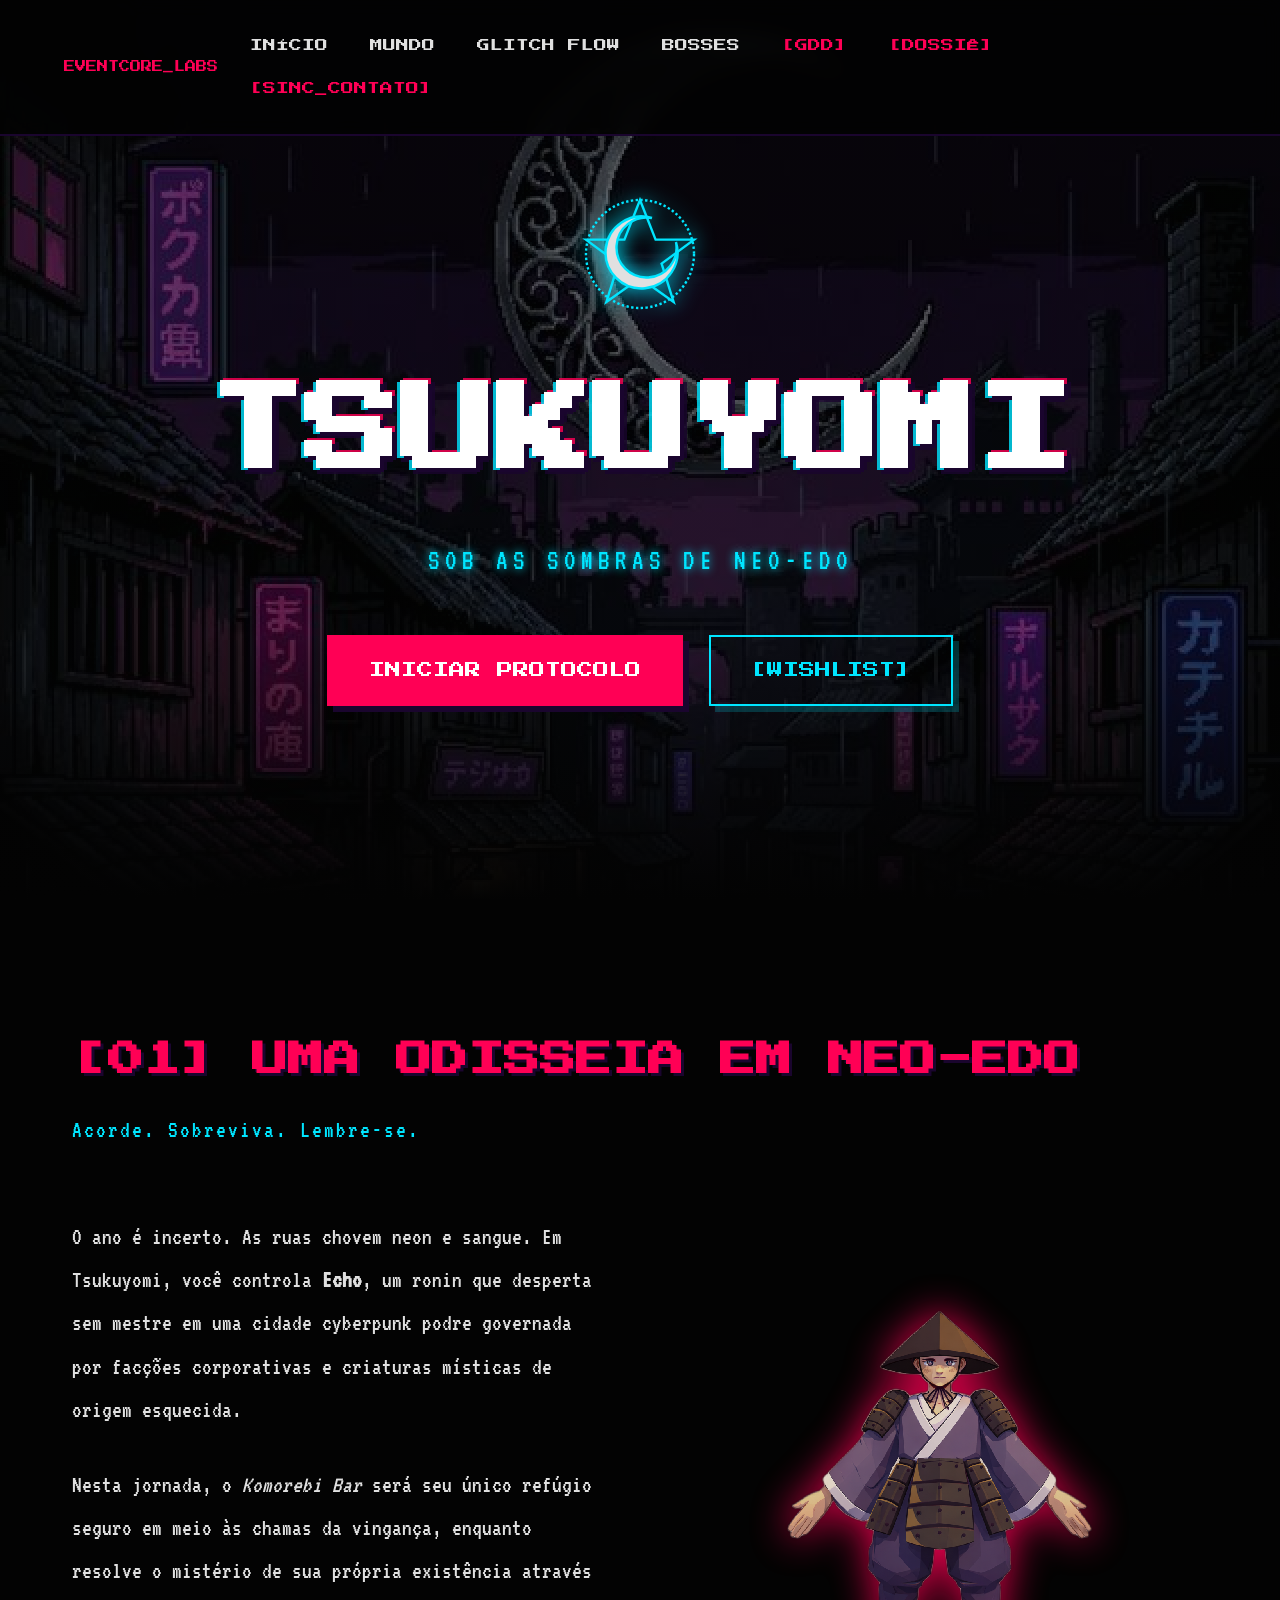
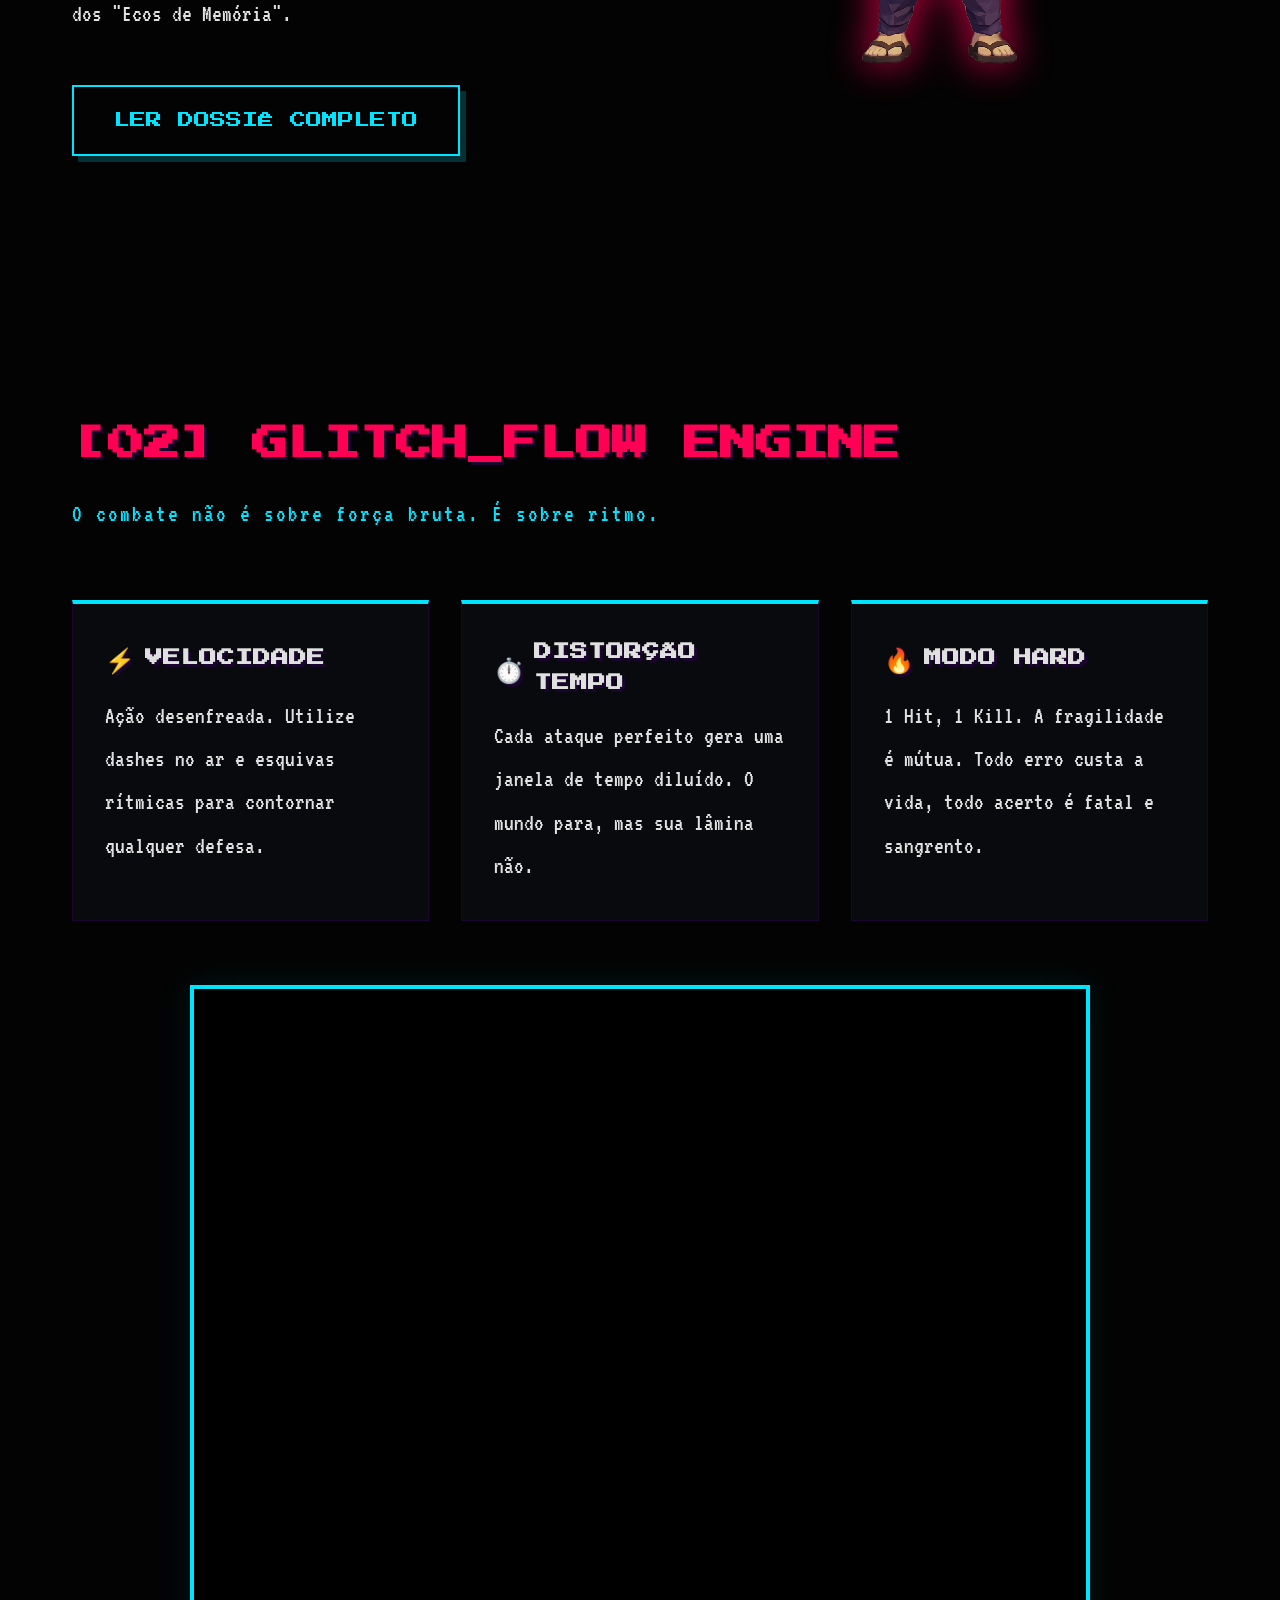
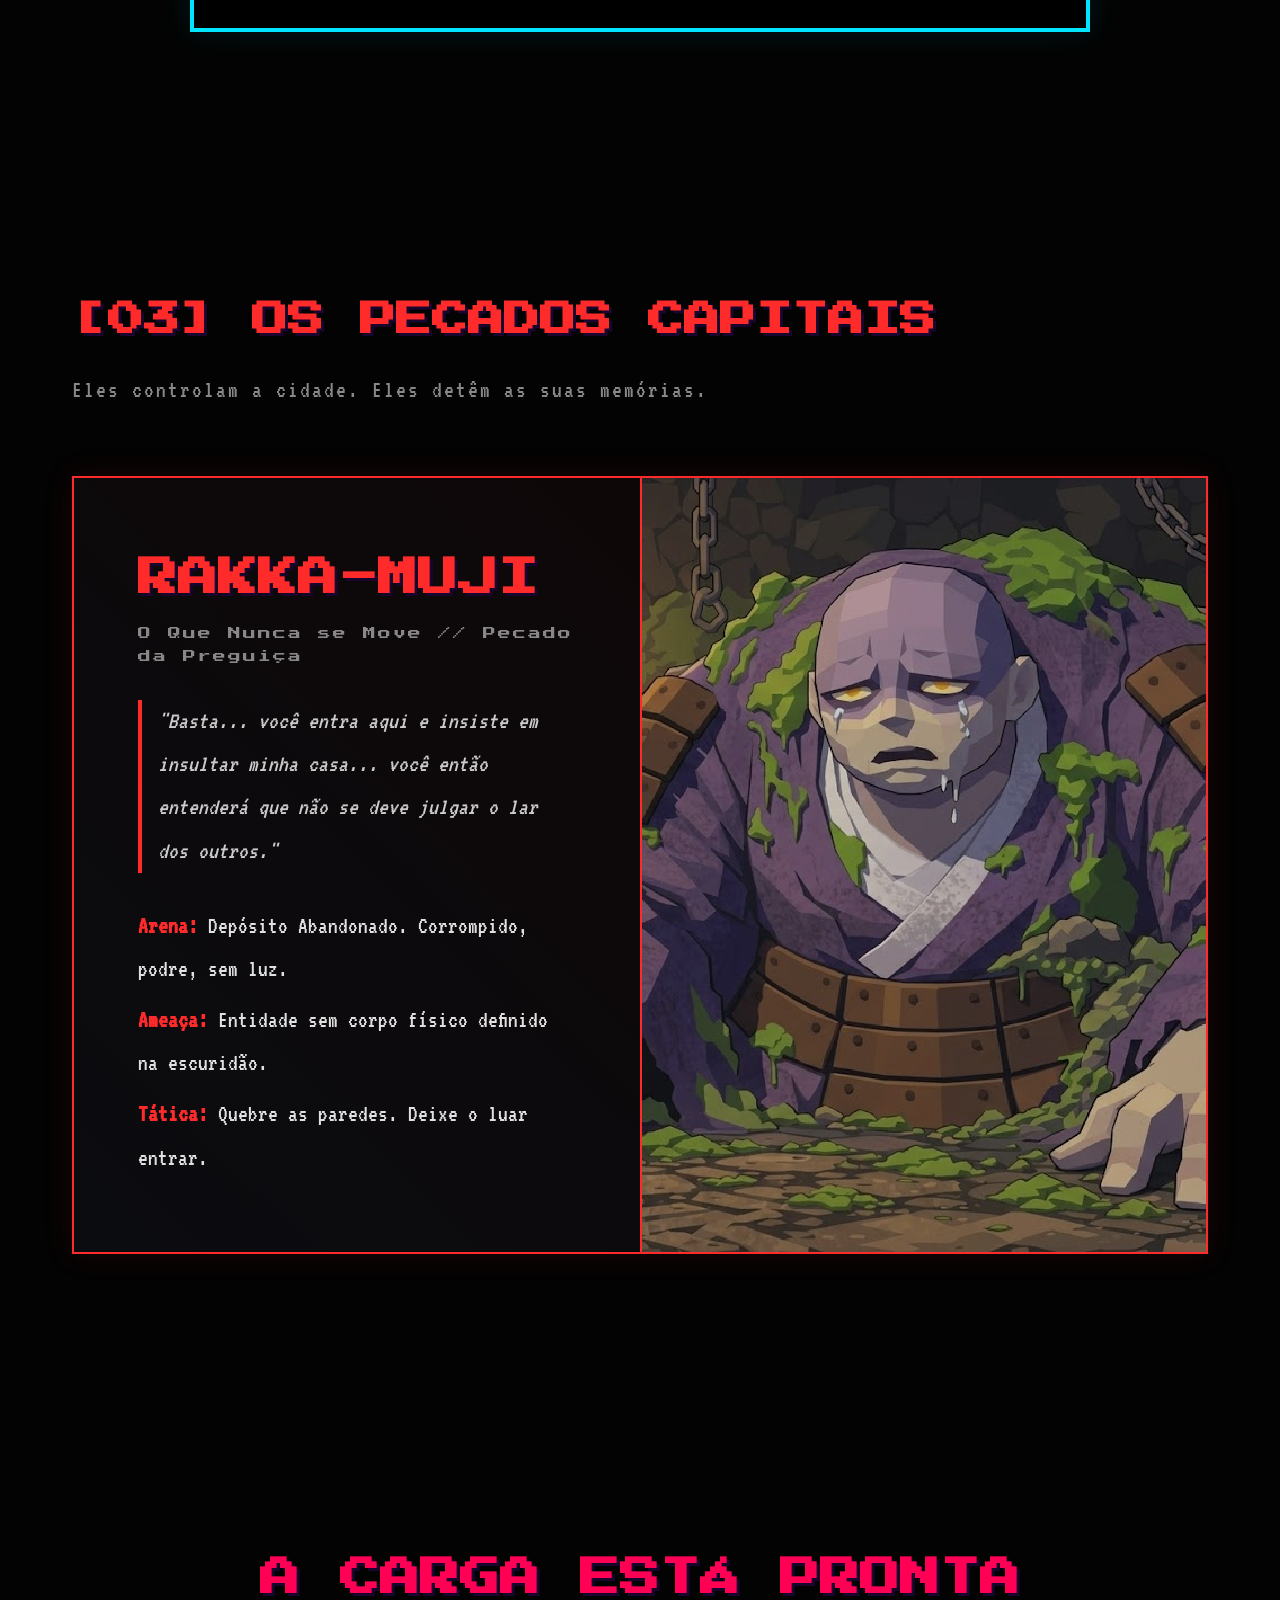
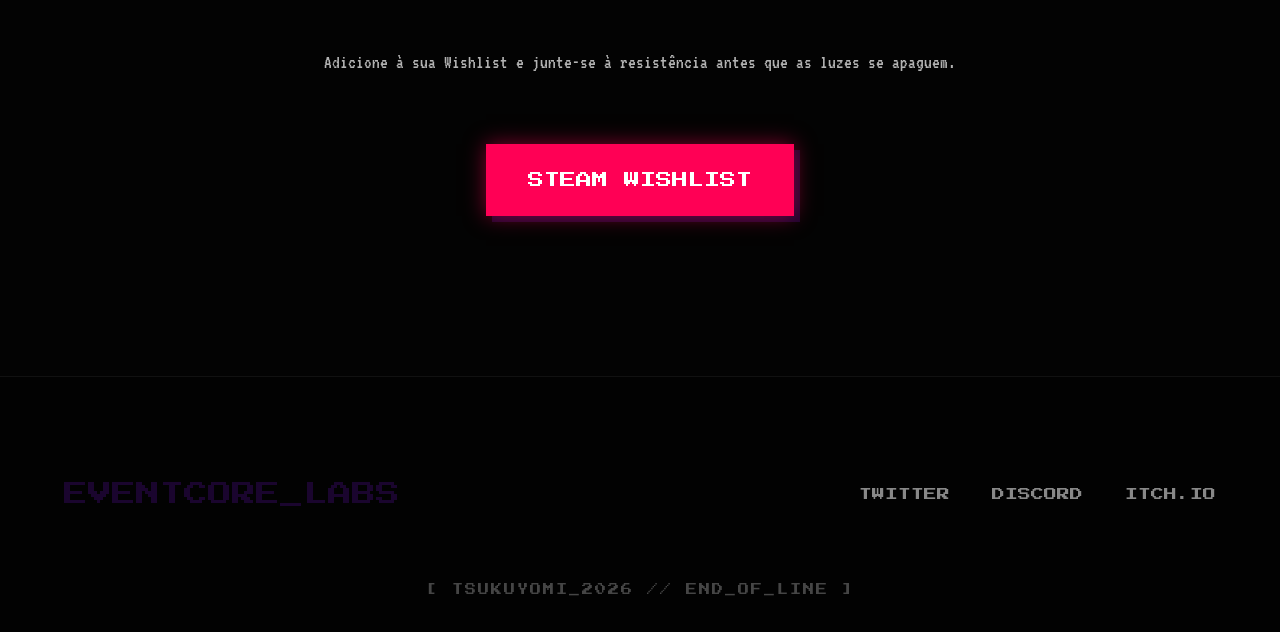
==== index.html @ acd5f926 "Add files via upload" ====
<!DOCTYPE html>
<html lang="pt-br">

<head>
    <meta charset="UTF-8">
    <meta name="viewport" content="width=device-width, initial-scale=1.0">
    <title>TSUKUYOMI // EVENTCORE</title>
    <link rel="stylesheet" href="style.css">
    <meta name="description"
        content="Tsukuyomi: Um jogo cyberpunk de ritmo acelerado ambientado em Neo-Edo. Desvende os mistérios sob o luar sangrento.">
</head>

<body class="fade-in">
    <nav class="main-nav">
        <div class="logo-small"
            style="font-family: var(--font-heading); font-size: 0.7rem; color: var(--neon-magenta);">EVENTCORE_LABS
        </div>
        <div class="nav-links">
            <a href="#hero">INÍCIO</a>
            <a href="#mundo">MUNDO</a>
            <a href="#glitch-flow">GLITCH FLOW</a>
            <a href="#pecados">BOSSES</a>
            <a href="gdd.html" class="nav-external">[GDD]</a>
            <a href="about.html" class="nav-external">[DOSSIÊ]</a>
            <a href="contact.html" class="nav-external">[SINC_CONTATO]</a>
        </div>
    </nav>

    <main id="hero" class="hero-full split-hero">
        <div class="hero-content window-entry">
            <!-- Eventcore Logo -->
            <svg class="eventcore-logo" viewBox="0 0 100 100" style="margin: 0 auto 2rem auto; display: block;">
                <circle cx="50" cy="50" r="45" stroke-dasharray="2" />
                <path d="M50 5 L63 38 L95 38 L68 58 L78 90 L50 70 L22 90 L32 58 L5 38 L37 38 Z" />
                <path d="M60 20 A 30 30 0 1 0 80 40 A 25 25 0 1 1 60 20" fill="currentColor" />
            </svg>
            <h1 class="glitch-text" data-text="TSUKUYOMI" style="margin-top: 0;">TSUKUYOMI</h1>
            <p class="subtitle">SOB AS SOMBRAS DE NEO-EDO</p>
            <div class="cta-group">
                <a href="#mundo" class="pixel-btn">INICIAR PROTOCOLO</a>
                <a href="#" class="pixel-btn btn-outline" style="margin-left: 1rem;">[WISHLIST]</a>
            </div>
        </div>
    </main>

    <section id="mundo" class="container">
        <div class="section-header window-entry">
            <h2>[01] UMA ODISSEIA EM NEO-EDO</h2>
            <p class="section-desc">Acorde. Sobreviva. Lembre-se.</p>
        </div>
        <div class="lore-grid">
            <div class="lore-text window-entry">
                <p>O ano é incerto. As ruas chovem neon e sangue. Em Tsukuyomi, você controla <strong>Echo</strong>, um
                    ronin que desperta sem mestre em uma cidade cyberpunk podre governada por facções corporativas e
                    criaturas místicas de origem esquecida.</p>
                <p>Nesta jornada, o <em>Komorebi Bar</em> será seu único refúgio seguro em meio às chamas da vingança,
                    enquanto resolve o mistério de sua própria existência através dos "Ecos de Memória".</p>
                <a href="about.html" class="pixel-btn btn-outline" style="margin-top: 1rem;">LER DOSSIÊ COMPLETO</a>
            </div>
            <div class="lore-image window-entry">
                <img src="lowpoly_ver_nobg.png" alt="Echo Lowpoly"
                    style="width:100%; max-width: 400px; filter: drop-shadow(0 0 20px var(--neon-magenta)); opacity: 0.9; display:block; margin: 0 auto;">
            </div>
        </div>
    </section>

    <section id="glitch-flow" class="container">
        <div class="section-header window-entry">
            <h2>[02] GLITCH_FLOW ENGINE</h2>
            <p class="section-desc">O combate não é sobre força bruta. É sobre ritmo.</p>
        </div>
        <div class="mechanics-grid window-entry">
            <div class="mechanic-card">
                <h3><span class="icon">⚡</span> VELOCIDADE</h3>
                <p>Ação desenfreada. Utilize dashes no ar e esquivas rítmicas para contornar qualquer defesa.</p>
            </div>
            <div class="mechanic-card">
                <h3><span class="icon">⏱️</span> DISTORÇÃO TEMPO</h3>
                <p>Cada ataque perfeito gera uma janela de tempo diluído. O mundo para, mas sua lâmina não.</p>
            </div>
            <div class="mechanic-card">
                <h3><span class="icon">🔥</span> MODO HARD</h3>
                <p>1 Hit, 1 Kill. A fragilidade é mútua. Todo erro custa a vida, todo acerto é fatal e sangrento.</p>
            </div>
        </div>
        <div class="gameplay-gif-container window-entry" style="margin: 4rem auto 0 auto; position: relative; width: 100%; max-width: 900px; padding-bottom: 56.25%; border: 4px solid var(--neon-cyan); box-shadow: 0 0 30px rgba(0,229,255,0.1); background: #000; overflow: hidden;">
            <iframe style="position: absolute; top: 0; left: 0; width: 100%; height: 100%; border: 0;" src="https://drive.google.com/file/d/1O7IidIsjLpWux1xCohPgjknWZYt8tnD_/preview" title="Tsukuyomi Gameplay" allow="accelerometer; autoplay; clipboard-write; encrypted-media; gyroscope; picture-in-picture; web-share" allowfullscreen></iframe>
        </div>
    </section>

    <section id="pecados" class="container">
        <div class="section-header window-entry">
            <h2 style="color: var(--blood-red);">[03] OS PECADOS CAPITAIS</h2>
            <p class="section-desc" style="color: var(--text-muted);">Eles controlam a cidade. Eles detêm as suas
                memórias.</p>
        </div>

        <div class="boss-showcase window-entry">
            <div class="boss-info">
                <h3 class="boss-title">RAKKA-MUJI</h3>
                <span class="boss-sin">O Que Nunca se Move // Pecado da Preguiça</span>
                <p class="boss-lore">"Basta... você entra aqui e insiste em insultar minha casa... você então entenderá
                    que não se deve julgar o lar dos outros."</p>
                <ul class="boss-stats">
                    <li><strong>Arena:</strong> Depósito Abandonado. Corrompido, podre, sem luz.</li>
                    <li><strong>Ameaça:</strong> Entidade sem corpo físico definido na escuridão.</li>
                    <li><strong>Tática:</strong> Quebre as paredes. Deixe o luar entrar.</li>
                </ul>
            </div>
            <div class="boss-art"
                style="border-left: 2px solid var(--blood-red); overflow: hidden; display: flex; align-items: center; background: #000;">
                <img src="boss-art.jpg" alt="Rakka-Muji Boss"
                    style="width: 100%; height: 100%; object-fit: cover; opacity: 0.85; transition: all 0.5s ease;"
                    onmouseover="this.style.opacity=1; this.style.transform='scale(1.05)';"
                    onmouseout="this.style.opacity=0.85; this.style.transform='scale(1)';">
            </div>
        </div>
    </section>

    <section class="container" style="text-align: center; padding: 10rem 0;">
        <h2 class="window-entry" style="font-size: 2.5rem; margin-bottom: 2rem;">A CARGA ESTÁ PRONTA</h2>
        <p class="window-entry" style="margin-bottom: 4rem; opacity: 0.8; font-size: 1.2rem;">Adicione à sua Wishlist e
            junte-se à resistência antes que as luzes se apaguem.</p>
        <a href="#" class="pixel-btn window-entry cta-glow">STEAM WISHLIST</a>
    </section>

    <footer class="cyber-footer">
        <div class="footer-grid">
            <div class="footer-logo">EVENTCORE_LABS</div>
            <div class="footer-links">
                <a href="#">TWITTER</a>
                <a href="#">DISCORD</a>
                <a href="#">ITCH.IO</a>
            </div>
        </div>
        <div class="footer-bottom">
            [ TSUKUYOMI_2026 // END_OF_LINE ]
        </div>
    </footer>

    <script src="script.js"></script>
</body>

</html>
---- style.css ----
@import url('https://fonts.googleapis.com/css2?family=Press+Start+2P&family=VT323&display=swap');

:root {
    --bg-black: #030303;
    --bg-obsidian: #0b0c10;
    --bg-panel: rgba(11, 12, 16, 0.85);

    --neon-magenta: #ff0055;
    --neon-cyan: #00e5ff;
    --deep-purple: #1a052e;
    --blood-red: #ff2a2a;
    --text-white: #e0e0e0;
    --text-muted: #888888;

    --section-padding: 8rem;
    --grid-gap: 2rem;

    --font-heading: 'Press Start 2P', cursive;
    --font-body: 'VT323', monospace;
}

* {
    margin: 0;
    padding: 0;
    box-sizing: border-box;
    image-rendering: pixelated;
    /* Keeps the pixel aesthetic */
}

body {
    background-color: var(--bg-black);
    color: var(--text-white);
    font-family: var(--font-body);
    font-size: 1.5rem;
    overflow-x: hidden;
    line-height: 1.8;
    position: relative;
    width: 100%;
    min-height: 100vh;
}

/* CRT Overlay completely removed by user request */

/* Custom Scrollbar */
::-webkit-scrollbar {
    width: 10px;
}

::-webkit-scrollbar-track {
    background: var(--bg-black);
}

::-webkit-scrollbar-thumb {
    background: var(--deep-purple);
    border: 1px solid var(--neon-magenta);
}

::-webkit-scrollbar-thumb:hover {
    background: var(--neon-magenta);
}

/* Page Transition Animation */
.fade-in {
    animation: fadeIn 0.8s ease-out;
}

@keyframes fadeIn {
    from {
        opacity: 0;
        transform: translateY(10px);
    }

    to {
        opacity: 1;
        transform: translateY(0);
    }
}

/* Window Style Entry Animation */
.window-entry {
    opacity: 0;
    transform: scale(0.95) translateY(40px);
    transition: all 0.8s cubic-bezier(0.16, 1, 0.3, 1);
    filter: blur(5px);
}

.window-entry.reveal {
    opacity: 1;
    transform: scale(1) translateY(0);
    filter: blur(0);
}

/* Navbar */
.main-nav {
    position: fixed;
    top: 0;
    left: 0;
    right: 0;
    padding: 1.5rem 4rem;
    display: flex;
    justify-content: space-between;
    align-items: center;
    z-index: 10000;
    background: rgba(3, 3, 3, 0.9);
    backdrop-filter: blur(10px);
    border-bottom: 2px solid var(--deep-purple);
}

.nav-links a {
    color: var(--text-white);
    text-decoration: none;
    font-family: var(--font-heading);
    font-size: 0.8rem;
    margin-left: 2rem;
    transition: 0.3s;
}

.nav-links a:hover {
    color: var(--neon-cyan);
    text-shadow: 0 0 10px var(--neon-cyan);
}

.nav-external {
    color: var(--neon-magenta) !important;
}

/* Standardized Container */
.container {
    max-width: 1200px;
    margin: 0 auto;
    padding: var(--section-padding) 2rem;
    overflow: hidden; /* Prevent horizontal scroll on small screens */
}

/* Headings */
h1,
h2,
h3,
h4 {
    font-family: var(--font-heading);
    text-transform: uppercase;
    color: var(--neon-magenta);
    text-shadow: 3px 3px var(--deep-purple);
    word-wrap: break-word;
}

.section-desc {
    color: var(--neon-cyan);
    font-size: 1.5rem;
    margin-top: 1rem;
    margin-bottom: 4rem;
    letter-spacing: 2px;
}

/* Hero Section */
.hero-full {
    height: 100vh;
    width: 100%;
    position: relative;
    display: flex;
    align-items: center;
    justify-content: center;
    background: linear-gradient(to bottom, rgba(3, 3, 3, 0.6) 70%, var(--bg-black)), url('hero_bg_pixel.png') no-repeat center;
    background-size: cover;
}

.split-hero {
    display: grid;
    grid-template-columns: 1fr;
    text-align: center;
}

.glitch-text {
    font-size: clamp(3rem, 8vw, 6rem);
    margin-bottom: 1rem;
    margin-top: 5rem;
    position: relative;
    color: #fff;
    text-shadow: 4px 4px var(--deep-purple);
}

.glitch-text::before,
.glitch-text::after {
    content: attr(data-text);
    position: absolute;
    top: 0;
    left: 0;
    width: 100%;
    height: 100%;
    opacity: 0.8;
}

.glitch-text::before {
    color: var(--neon-cyan);
    z-index: -1;
    transform: translate(-3px, 2px);
    animation: glitch-anim-1 2s infinite linear alternate-reverse;
}

.glitch-text::after {
    color: var(--neon-magenta);
    z-index: -2;
    transform: translate(3px, -2px);
    animation: glitch-anim-2 3s infinite linear alternate-reverse;
}

@keyframes glitch-anim-1 {
    0% {
        clip-path: inset(20% 0 80% 0);
    }

    20% {
        clip-path: inset(60% 0 10% 0);
    }

    40% {
        clip-path: inset(40% 0 50% 0);
    }

    60% {
        clip-path: inset(80% 0 5% 0);
    }

    80% {
        clip-path: inset(10% 0 70% 0);
    }

    100% {
        clip-path: inset(30% 0 20% 0);
    }
}

@keyframes glitch-anim-2 {
    0% {
        clip-path: inset(10% 0 60% 0);
    }

    20% {
        clip-path: inset(30% 0 20% 0);
    }

    40% {
        clip-path: inset(70% 0 10% 0);
    }

    60% {
        clip-path: inset(20% 0 50% 0);
    }

    80% {
        clip-path: inset(50% 0 30% 0);
    }

    100% {
        clip-path: inset(5% 0 80% 0);
    }
}

.subtitle {
    font-size: 1.8rem;
    color: var(--neon-cyan);
    margin-bottom: 3rem;
    letter-spacing: 5px;
    text-shadow: 0 0 10px var(--neon-cyan);
}

/* Custom Eventcore Logo (SVG styling) */
.eventcore-logo {
    width: 120px;
    height: 120px;
    fill: none;
    stroke: var(--neon-cyan);
    stroke-width: 2;
    filter: drop-shadow(0 0 10px var(--neon-cyan));
}

/* Buttons */
.pixel-btn {
    display: inline-block;
    padding: 1.2rem 2.5rem;
    background: var(--neon-magenta);
    color: #fff;
    font-family: var(--font-heading);
    font-size: 1rem;
    border: 2px solid var(--neon-magenta);
    cursor: pointer;
    text-decoration: none;
    box-shadow: 6px 6px 0 var(--deep-purple);
    transition: 0.2s;
    position: relative;
    z-index: 2000;
}

.pixel-btn:hover {
    background: var(--neon-cyan);
    border-color: var(--neon-cyan);
    color: #000;
    transform: translate(3px, 3px);
    box-shadow: 3px 3px 0 var(--neon-magenta);
}

.btn-outline {
    background: transparent;
    color: var(--neon-cyan);
    border: 2px solid var(--neon-cyan);
    box-shadow: 6px 6px 0 rgba(0, 229, 255, 0.2);
}

.btn-outline:hover {
    background: var(--neon-cyan);
    color: #000;
}

.cta-glow {
    box-shadow: 0 0 20px rgba(255, 0, 85, 0.5), 6px 6px 0 var(--deep-purple);
}

/* Grid Layouts - Index */
.lore-grid {
    display: grid;
    grid-template-columns: 1fr 1fr;
    gap: 4rem;
    align-items: center;
}

.lore-text p {
    margin-bottom: 2rem;
    font-size: 1.5rem;
    color: var(--text-white);
}

.placeholder-art {
    background: var(--bg-obsidian);
    border: 1px dashed var(--neon-magenta);
    font-family: var(--font-heading);
    font-size: 0.8rem;
    color: var(--neon-magenta);
    display: flex;
    align-items: center;
    justify-content: center;
    text-align: center;
    padding: 2rem;
}

.mechanics-grid {
    display: grid;
    grid-template-columns: repeat(3, 1fr);
    gap: 2rem;
}

.mechanic-card {
    background: var(--bg-panel);
    border: 1px solid var(--deep-purple);
    padding: 2rem;
    border-top: 4px solid var(--neon-cyan);
    transition: 0.3s;
}

.mechanic-card:hover {
    border-top-color: var(--neon-magenta);
    background: rgba(255, 0, 85, 0.05);
    transform: translateY(-10px);
}

.mechanic-card h3 {
    font-size: 1.1rem;
    color: var(--text-white);
    margin-bottom: 1rem;
    display: flex;
    align-items: center;
    gap: 10px;
}

.mechanic-card .icon {
    font-size: 1.5rem;
}

/* Boss Custom Layout */
.boss-showcase {
    display: grid;
    grid-template-columns: 1fr 1fr;
    background: linear-gradient(45deg, var(--bg-obsidian), #0f0505);
    border: 2px solid var(--blood-red);
    box-shadow: 0 0 30px rgba(255, 42, 42, 0.1);
}

.boss-info {
    padding: 4rem;
}

.boss-title {
    color: var(--blood-red);
    font-size: 2.5rem;
    margin-bottom: 0.5rem;
}

.boss-sin {
    display: block;
    font-family: var(--font-heading);
    font-size: 0.8rem;
    color: var(--text-muted);
    margin-bottom: 2rem;
    letter-spacing: 2px;
}

.boss-lore {
    font-style: italic;
    color: #ccc;
    border-left: 4px solid var(--blood-red);
    padding-left: 1rem;
    margin-bottom: 2rem;
}

.boss-stats {
    list-style: none;
}

.boss-stats li {
    margin-bottom: 0.5rem;
}

.boss-stats strong {
    color: var(--blood-red);
}

/* Presentation Cards (from old about.html) */
.grid-cards {
    display: grid;
    grid-template-columns: repeat(2, 1fr);
    gap: 3rem;
    margin-top: 4rem;
}

.pixel-card {
    background: rgba(26, 5, 46, 0.3);
    border: 2px solid var(--deep-purple);
    padding: 3rem;
    transition: 0.3s;
    position: relative;
}

.pixel-card h3 {
    font-size: 1.2rem;
    margin-bottom: 2rem;
    color: var(--neon-magenta);
}

.pixel-card:hover {
    border-color: var(--neon-cyan);
    transform: scale(1.02);
    box-shadow: inset 0 0 20px rgba(0, 229, 255, 0.1);
}

.pixel-card::before {
    content: "■";
    position: absolute;
    top: 5px;
    left: 10px;
    font-size: 0.8rem;
    color: var(--neon-cyan);
}

/* Creator Blocks (Contact) */
.creator-block-grid {
    display: grid;
    grid-template-columns: repeat(auto-fit, minmax(400px, 1fr));
    gap: 3rem;
}

.creator-block {
    display: grid;
    grid-template-columns: 140px 1fr;
    gap: 2rem;
    background: var(--bg-panel);
    border: 1px solid var(--deep-purple);
    border-left: 4px solid var(--neon-magenta);
    padding: 2rem;
    transition: 0.3s;
}

.creator-block:hover {
    border-color: var(--neon-cyan);
    background: rgba(0, 229, 255, 0.05);
}

.photo-placeholder {
    aspect-ratio: 3/4;
    background: #000;
    border: 1px solid var(--text-muted);
    display: flex;
    align-items: center;
    justify-content: center;
    font-size: 0.7rem;
    color: var(--text-muted);
    font-family: var(--font-heading);
}

.creator-info h3 {
    font-size: 0.9rem;
    color: var(--text-white);
    margin-bottom: 1.5rem;
}

.info-field {
    margin-bottom: 0.8rem;
    border-bottom: 1px solid rgba(255, 255, 255, 0.1);
    padding-bottom: 0.3rem;
}

.info-label {
    font-family: var(--font-heading);
    font-size: 0.55rem;
    color: var(--neon-cyan);
    display: block;
    margin-bottom: 0.2rem;
}

.info-value {
    font-size: 1.2rem;
    color: #ccc;
}

/* Footer */
.cyber-footer {
    padding: 6rem 4rem 2rem 4rem;
    background: #020202;
    border-top: 1px solid #111;
}

.footer-grid {
    display: flex;
    justify-content: space-between;
    align-items: center;
    margin-bottom: 4rem;
}

.footer-logo {
    font-family: var(--font-heading);
    font-size: 1.5rem;
    color: var(--deep-purple);
}

.footer-links a {
    color: var(--text-muted);
    font-family: var(--font-heading);
    font-size: 0.8rem;
    text-decoration: none;
    margin-left: 2rem;
    transition: 0.3s;
}

.footer-links a:hover {
    color: var(--neon-magenta);
}

.footer-bottom {
    text-align: center;
    font-family: var(--font-heading);
    font-size: 0.7rem;
    color: var(--text-muted);
    opacity: 0.5;
    letter-spacing: 2px;
}

/* Responsive */
@media (max-width: 1100px) {
    .container { padding: 6rem 2rem; }
    .lore-grid { gap: 2rem; }
}

@media (max-width: 900px) {
    :root {
        --section-padding: 4rem;
    }

    body { font-size: 1.2rem; }

    .main-nav {
        padding: 1rem 2rem;
        flex-direction: column;
        gap: 1rem;
        position: relative;
    }

    .nav-links {
        display: flex;
        flex-wrap: wrap;
        justify-content: center;
        gap: 0.5rem;
    }

    .nav-links a {
        margin: 0 0.5rem;
        font-size: 0.7rem;
    }

    .hero-full {
        height: auto;
        min-height: 80vh;
        padding: 6rem 1rem;
    }

    .glitch-text {
        font-size: 3rem;
        margin-top: 2rem;
    }

    .lore-grid,
    .mechanics-grid,
    .grid-cards,
    .creator-block-grid {
        grid-template-columns: 1fr;
    }

    .boss-showcase {
        grid-template-columns: 1fr;
    }

    .boss-art {
        border-left: none;
        border-top: 2px solid var(--blood-red);
        min-height: 300px;
        order: -1;
    }

    .boss-info {
        padding: 2rem;
    }

    .creator-block {
        grid-template-columns: 1fr;
        text-align: center;
    }

    .photo-placeholder {
        width: 120px;
        margin: 0 auto;
    }

    .footer-grid {
        flex-direction: column;
        gap: 2rem;
        text-align: center;
    }

    .footer-links a {
        margin: 0 1rem;
    }
}

@media (max-width: 600px) {
    .glitch-text {
        font-size: 2.2rem;
    }

    .subtitle {
        font-size: 1.2rem;
        letter-spacing: 2px;
    }

    .pixel-btn {
        width: 100%;
        margin-left: 0 !important;
        margin-bottom: 1rem;
        text-align: center;
    }

    .main-nav {
        padding: 1rem;
    }

    .nav-links a {
        width: 45%;
        text-align: center;
        padding: 0.5rem;
        border: 1px solid var(--deep-purple);
    }

    /* GDD page adjustments */
    section.container div.window-entry {
        padding: 2rem 1rem !important;
    }

    img[alt="QR Code GDD"] {
        width: 100% !important;
        max-width: 200px;
        height: auto !important;
    }
}
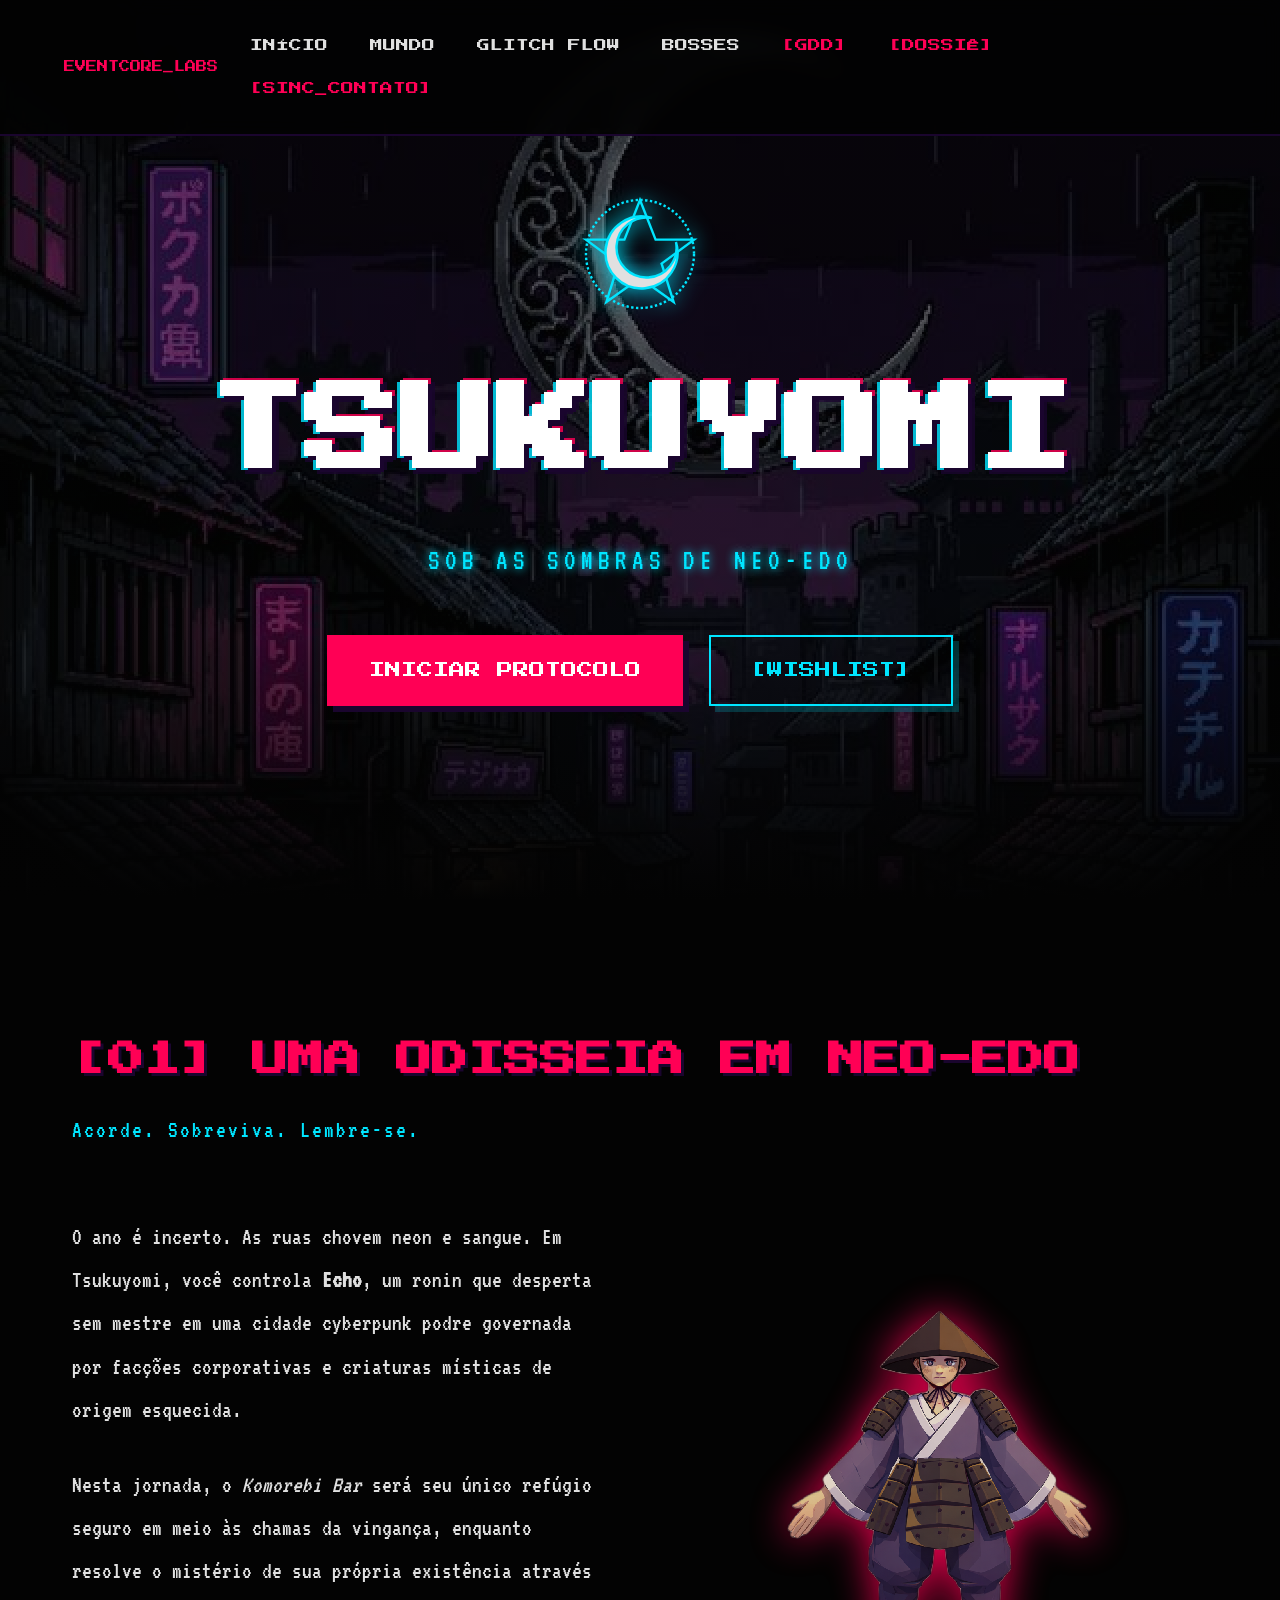
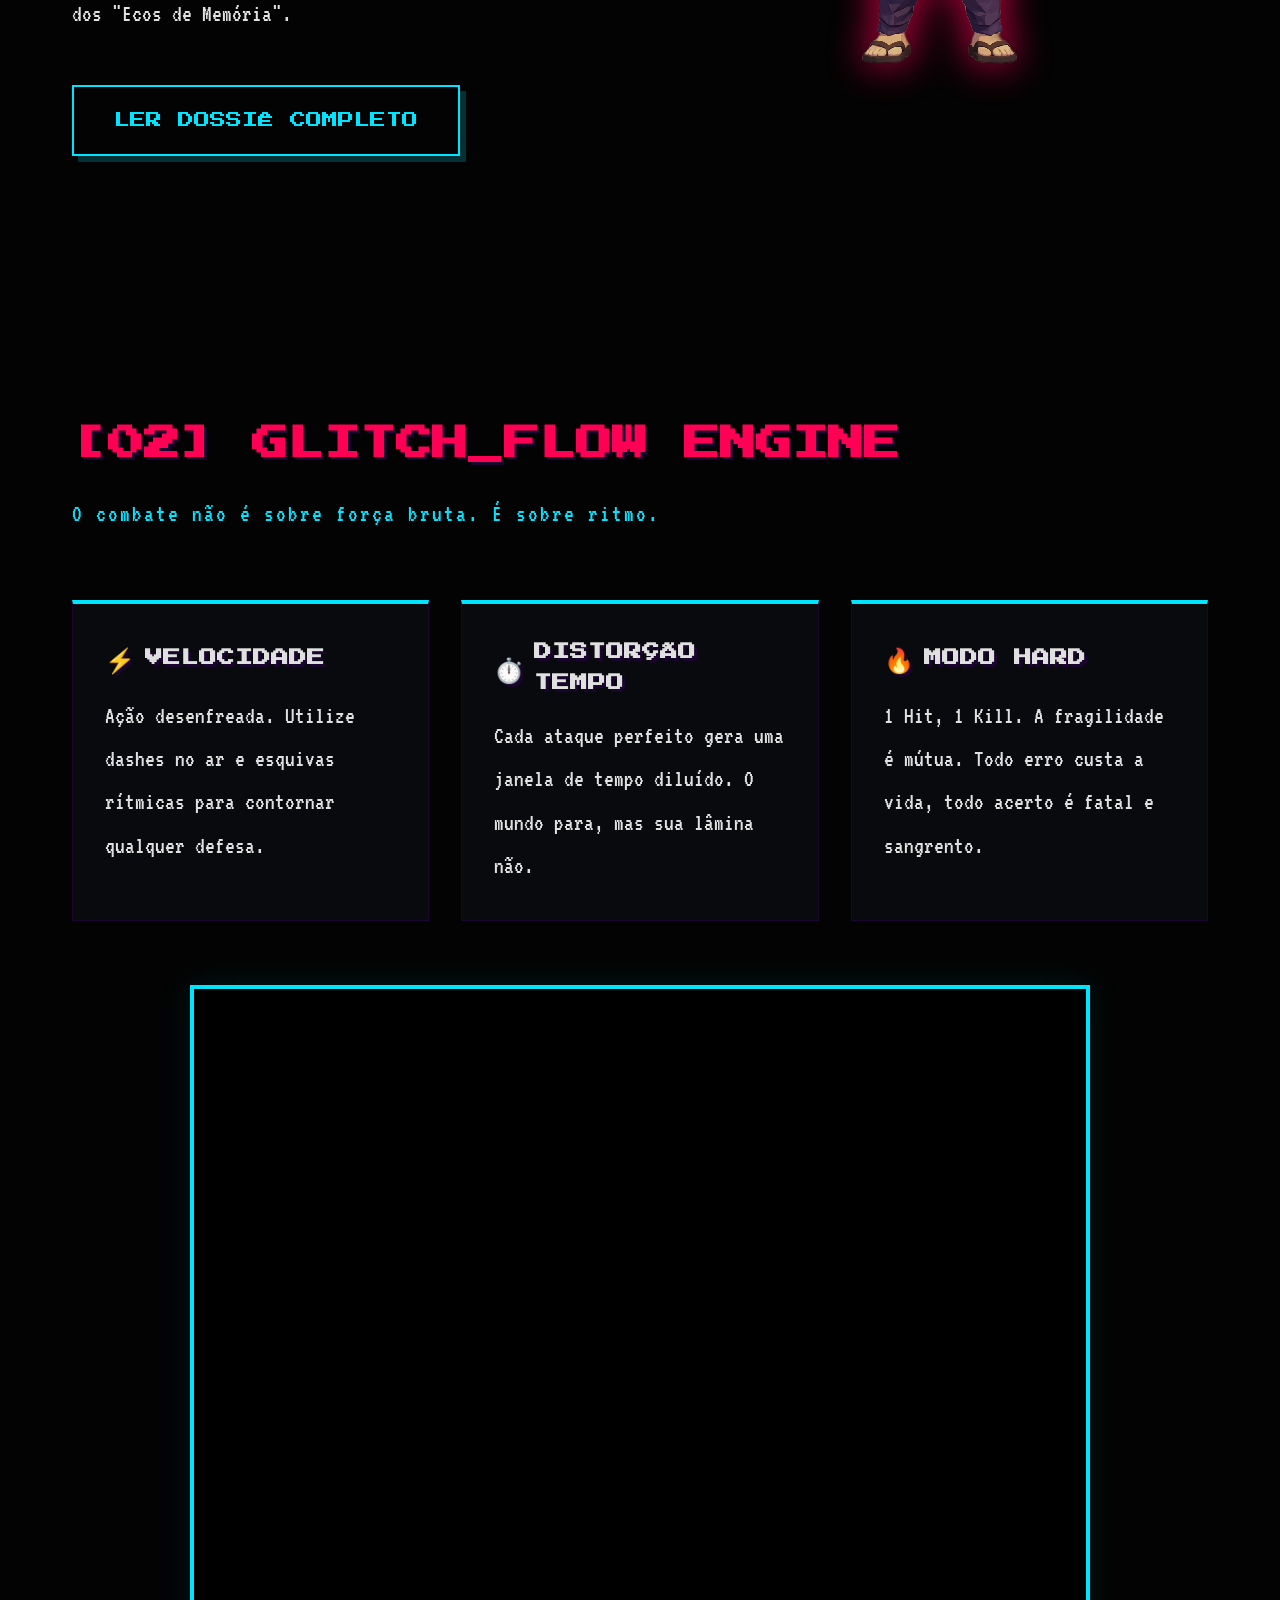
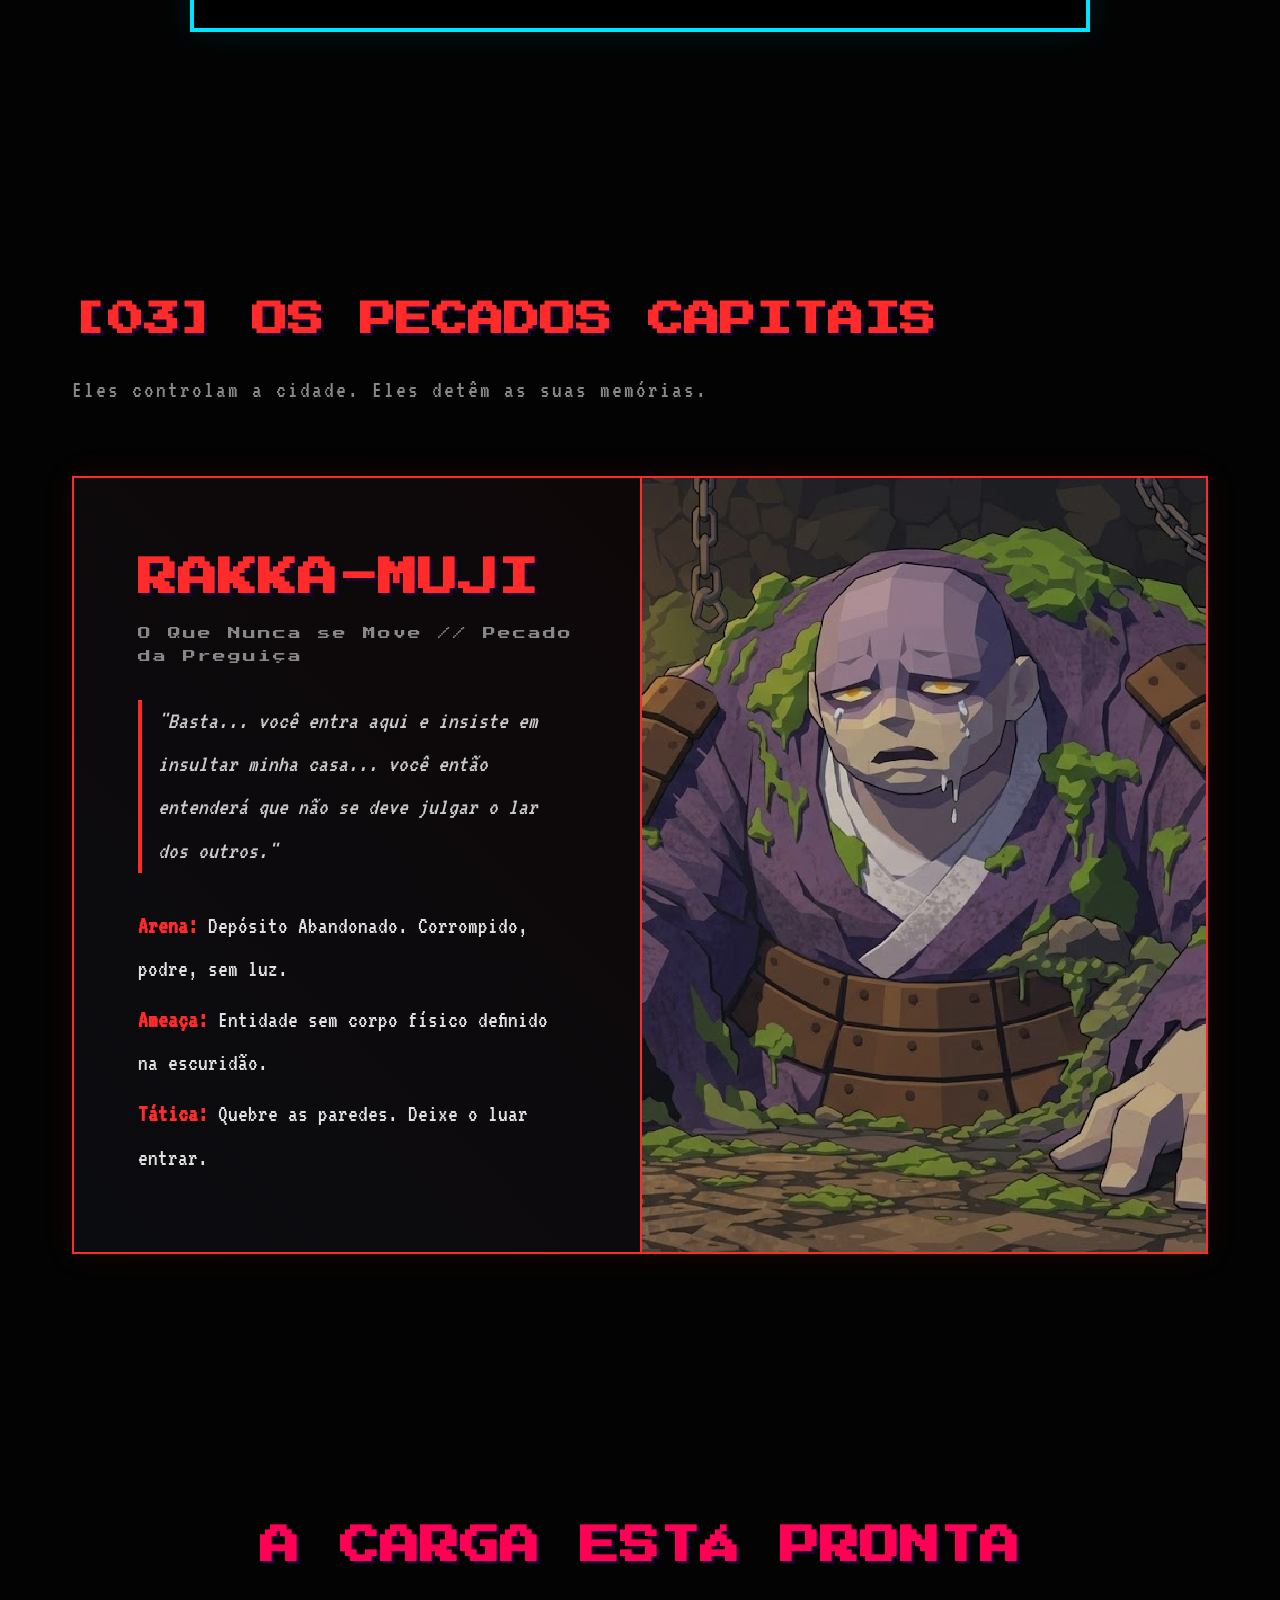
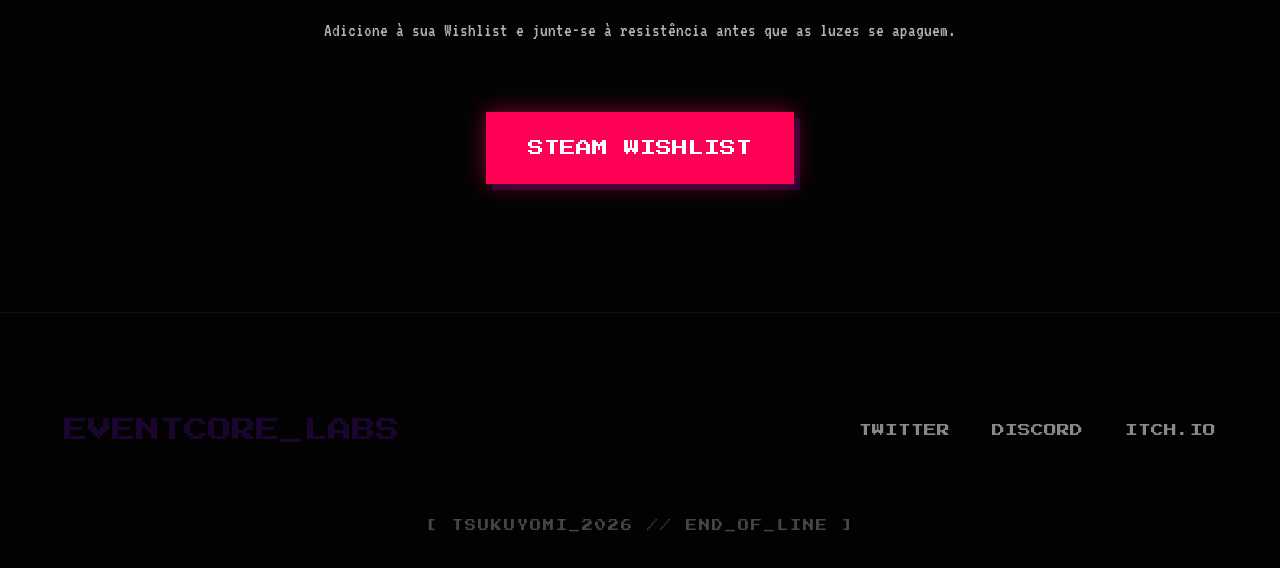
==== commit 037ee167: "Add files via upload" ====
--- a/index.html
+++ b/index.html
@@ -117,9 +117,9 @@
         </div>
     </section>
 
-    <section class="container" style="text-align: center; padding: 10rem 0;">
-        <h2 class="window-entry" style="font-size: 2.5rem; margin-bottom: 2rem;">A CARGA ESTÁ PRONTA</h2>
-        <p class="window-entry" style="margin-bottom: 4rem; opacity: 0.8; font-size: 1.2rem;">Adicione à sua Wishlist e
+    <section class="container" style="text-align: center;">
+        <h2 class="window-entry" style="font-size: clamp(1.8rem, 6vw, 2.5rem); margin-bottom: 2rem;">A CARGA ESTÁ PRONTA</h2>
+        <p class="window-entry" style="margin-bottom: 4rem; opacity: 0.8; font-size: clamp(1rem, 3vw, 1.2rem);">Adicione à sua Wishlist e
             junte-se à resistência antes que as luzes se apaguem.</p>
         <a href="#" class="pixel-btn window-entry cta-glow">STEAM WISHLIST</a>
     </section>
--- a/style.css
+++ b/style.css
@@ -129,10 +129,8 @@
     max-width: 1200px;
     margin: 0 auto;
     padding: var(--section-padding) 2rem;
-    overflow: hidden; /* Prevent horizontal scroll on small screens */
-}
-
-/* Headings */
+}
+
 h1,
 h2,
 h3,
@@ -142,11 +140,12 @@
     color: var(--neon-magenta);
     text-shadow: 3px 3px var(--deep-purple);
     word-wrap: break-word;
+    overflow-wrap: break-word;
 }
 
 .section-desc {
     color: var(--neon-cyan);
-    font-size: 1.5rem;
+    font-size: clamp(1rem, 4vw, 1.5rem);
     margin-top: 1rem;
     margin-bottom: 4rem;
     letter-spacing: 2px;
@@ -578,8 +577,9 @@
     .main-nav {
         padding: 1rem 2rem;
         flex-direction: column;
-        gap: 1rem;
-        position: relative;
+        gap: 0.5rem;
+        position: fixed; /* Keep it fixed */
+        background: rgba(3, 3, 3, 0.95);
     }
 
     .nav-links {
@@ -587,22 +587,23 @@
         flex-wrap: wrap;
         justify-content: center;
         gap: 0.5rem;
+        width: 100%;
     }
 
     .nav-links a {
-        margin: 0 0.5rem;
-        font-size: 0.7rem;
+        margin: 0.2rem 0.5rem;
+        font-size: 0.65rem;
     }
 
     .hero-full {
         height: auto;
-        min-height: 80vh;
-        padding: 6rem 1rem;
+        min-height: 100vh;
+        padding: 8rem 1rem 4rem 1rem;
     }
 
     .glitch-text {
-        font-size: 3rem;
-        margin-top: 2rem;
+        font-size: clamp(2.5rem, 10vw, 4rem);
+        margin-top: 1rem;
     }
 
     .lore-grid,
@@ -619,22 +620,23 @@
     .boss-art {
         border-left: none;
         border-top: 2px solid var(--blood-red);
-        min-height: 300px;
+        min-height: 250px;
         order: -1;
     }
 
     .boss-info {
-        padding: 2rem;
+        padding: 2rem 1.5rem;
     }
 
     .creator-block {
         grid-template-columns: 1fr;
         text-align: center;
+        padding: 1.5rem;
     }
 
     .photo-placeholder {
-        width: 120px;
-        margin: 0 auto;
+        width: 100px;
+        margin: 0 auto 1rem auto;
     }
 
     .footer-grid {
@@ -644,17 +646,21 @@
     }
 
     .footer-links a {
-        margin: 0 1rem;
+        margin: 0 0.5rem;
     }
 }
 
 @media (max-width: 600px) {
+    :root {
+        --section-padding: 3rem;
+    }
+
     .glitch-text {
-        font-size: 2.2rem;
+        font-size: clamp(2rem, 12vw, 3rem);
     }
 
     .subtitle {
-        font-size: 1.2rem;
+        font-size: 1rem;
         letter-spacing: 2px;
     }
 
@@ -663,17 +669,28 @@
         margin-left: 0 !important;
         margin-bottom: 1rem;
         text-align: center;
+        padding: 1rem;
     }
 
     .main-nav {
-        padding: 1rem;
+        padding: 0.5rem;
+    }
+
+    .nav-links {
+        gap: 0.2rem;
     }
 
     .nav-links a {
-        width: 45%;
+        width: calc(50% - 0.4rem);
+        margin: 0.1rem;
         text-align: center;
-        padding: 0.5rem;
+        padding: 0.4rem 0.2rem;
         border: 1px solid var(--deep-purple);
+        font-size: 0.55rem;
+    }
+
+    .container {
+        padding: var(--section-padding) 1.5rem;
     }
 
     /* GDD page adjustments */
@@ -683,7 +700,7 @@
 
     img[alt="QR Code GDD"] {
         width: 100% !important;
-        max-width: 200px;
+        max-width: 180px;
         height: auto !important;
     }
 }
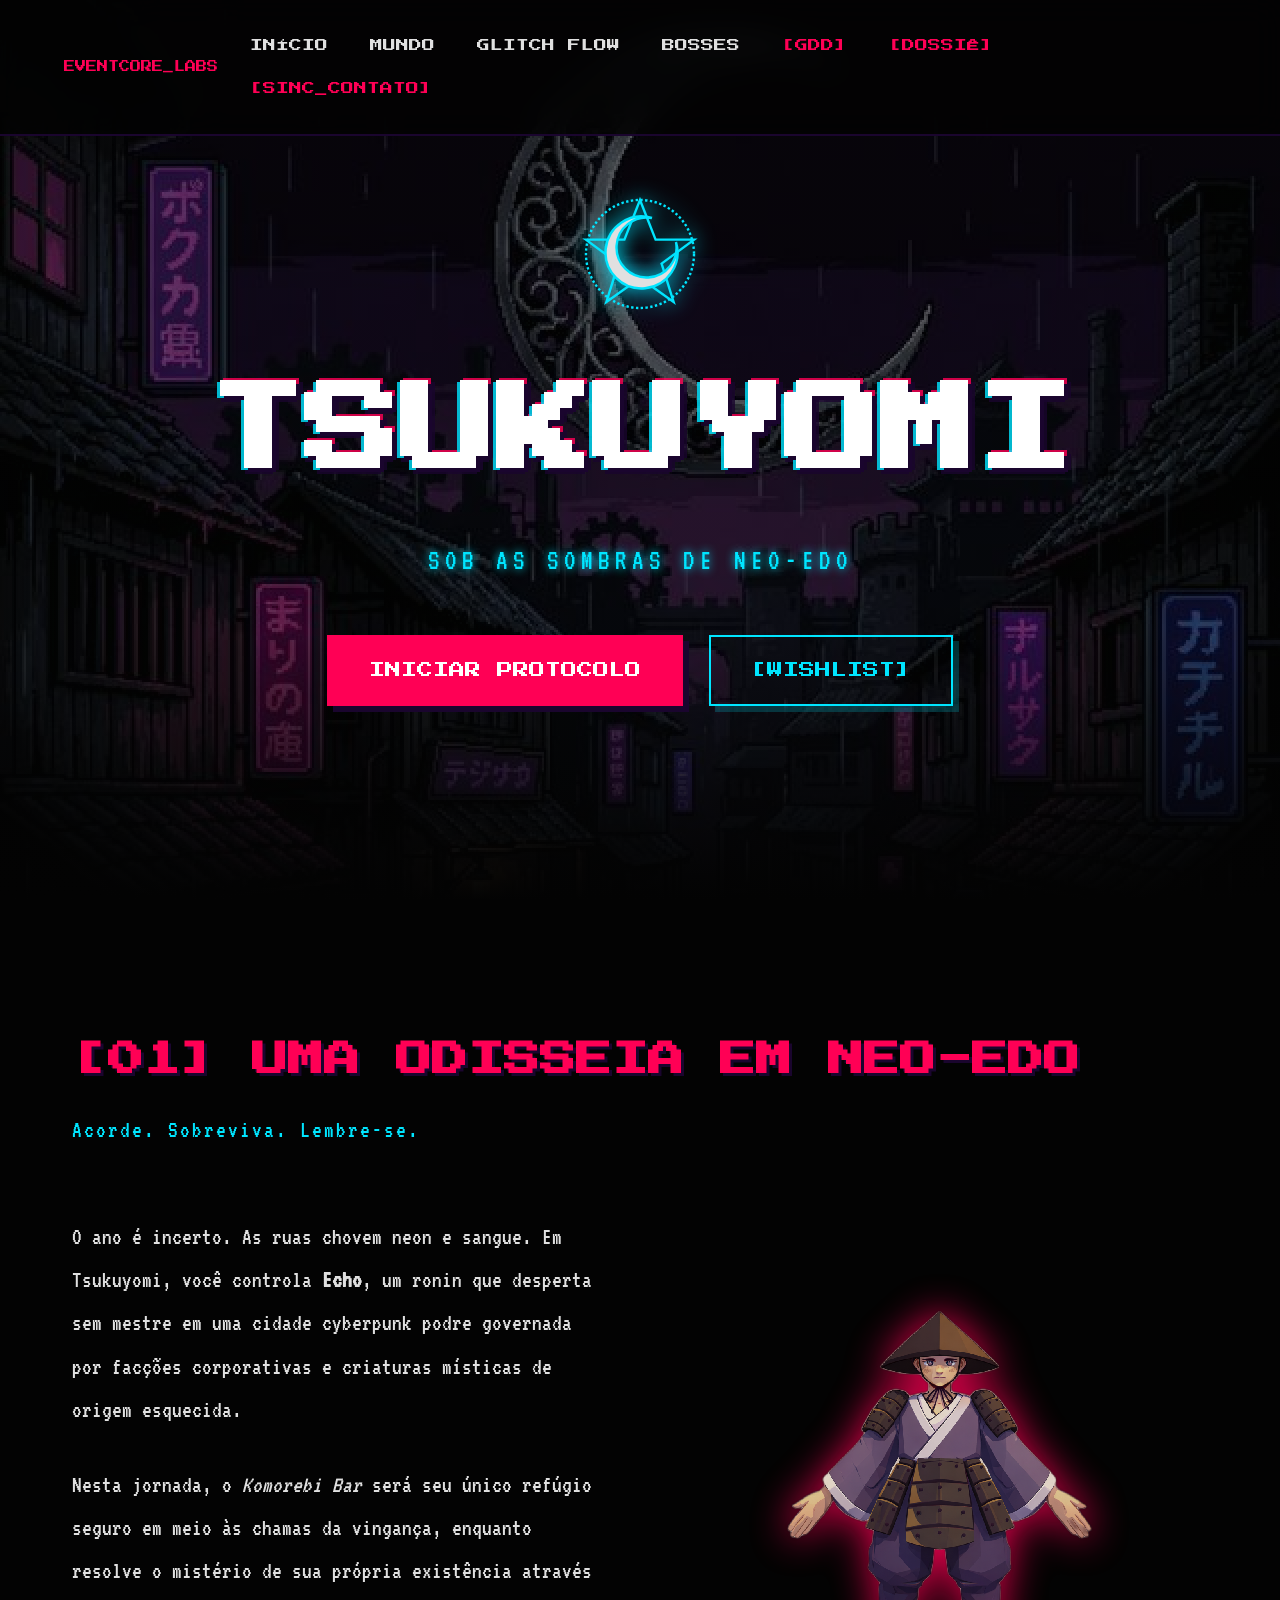
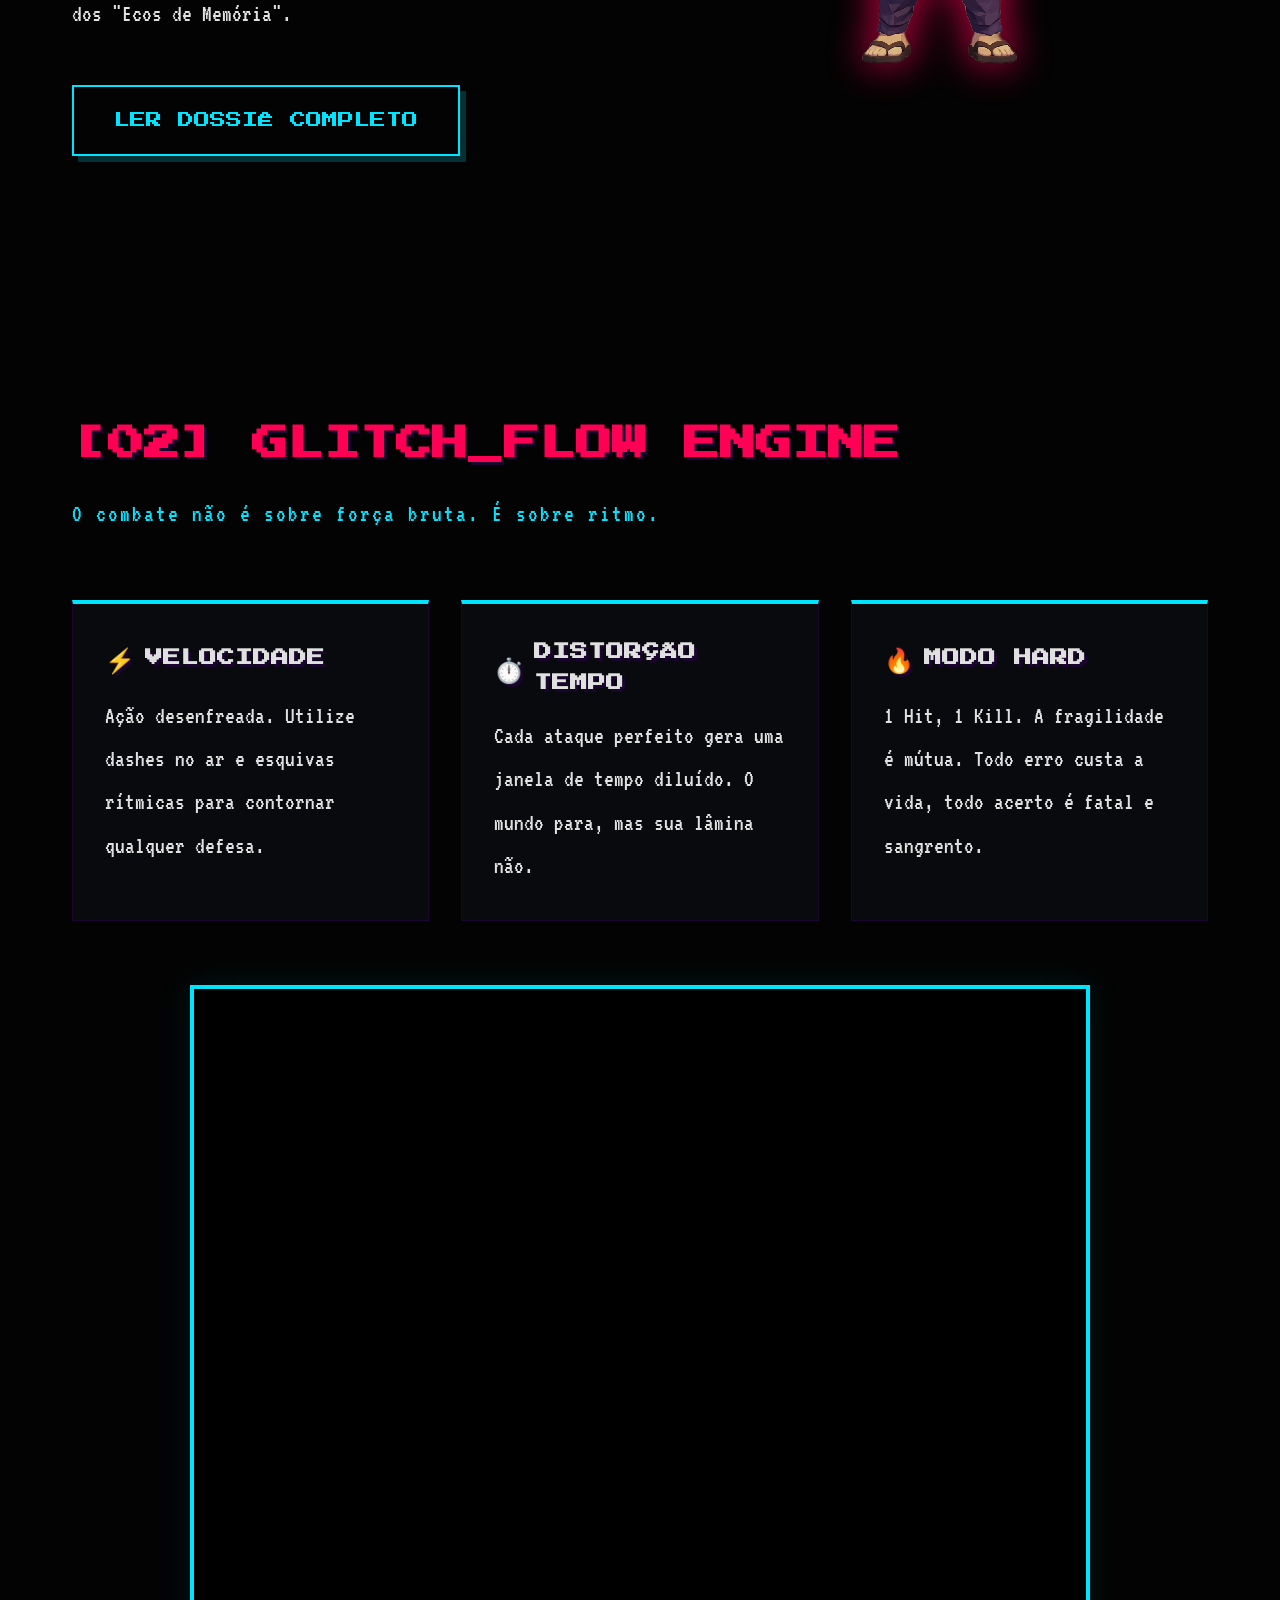
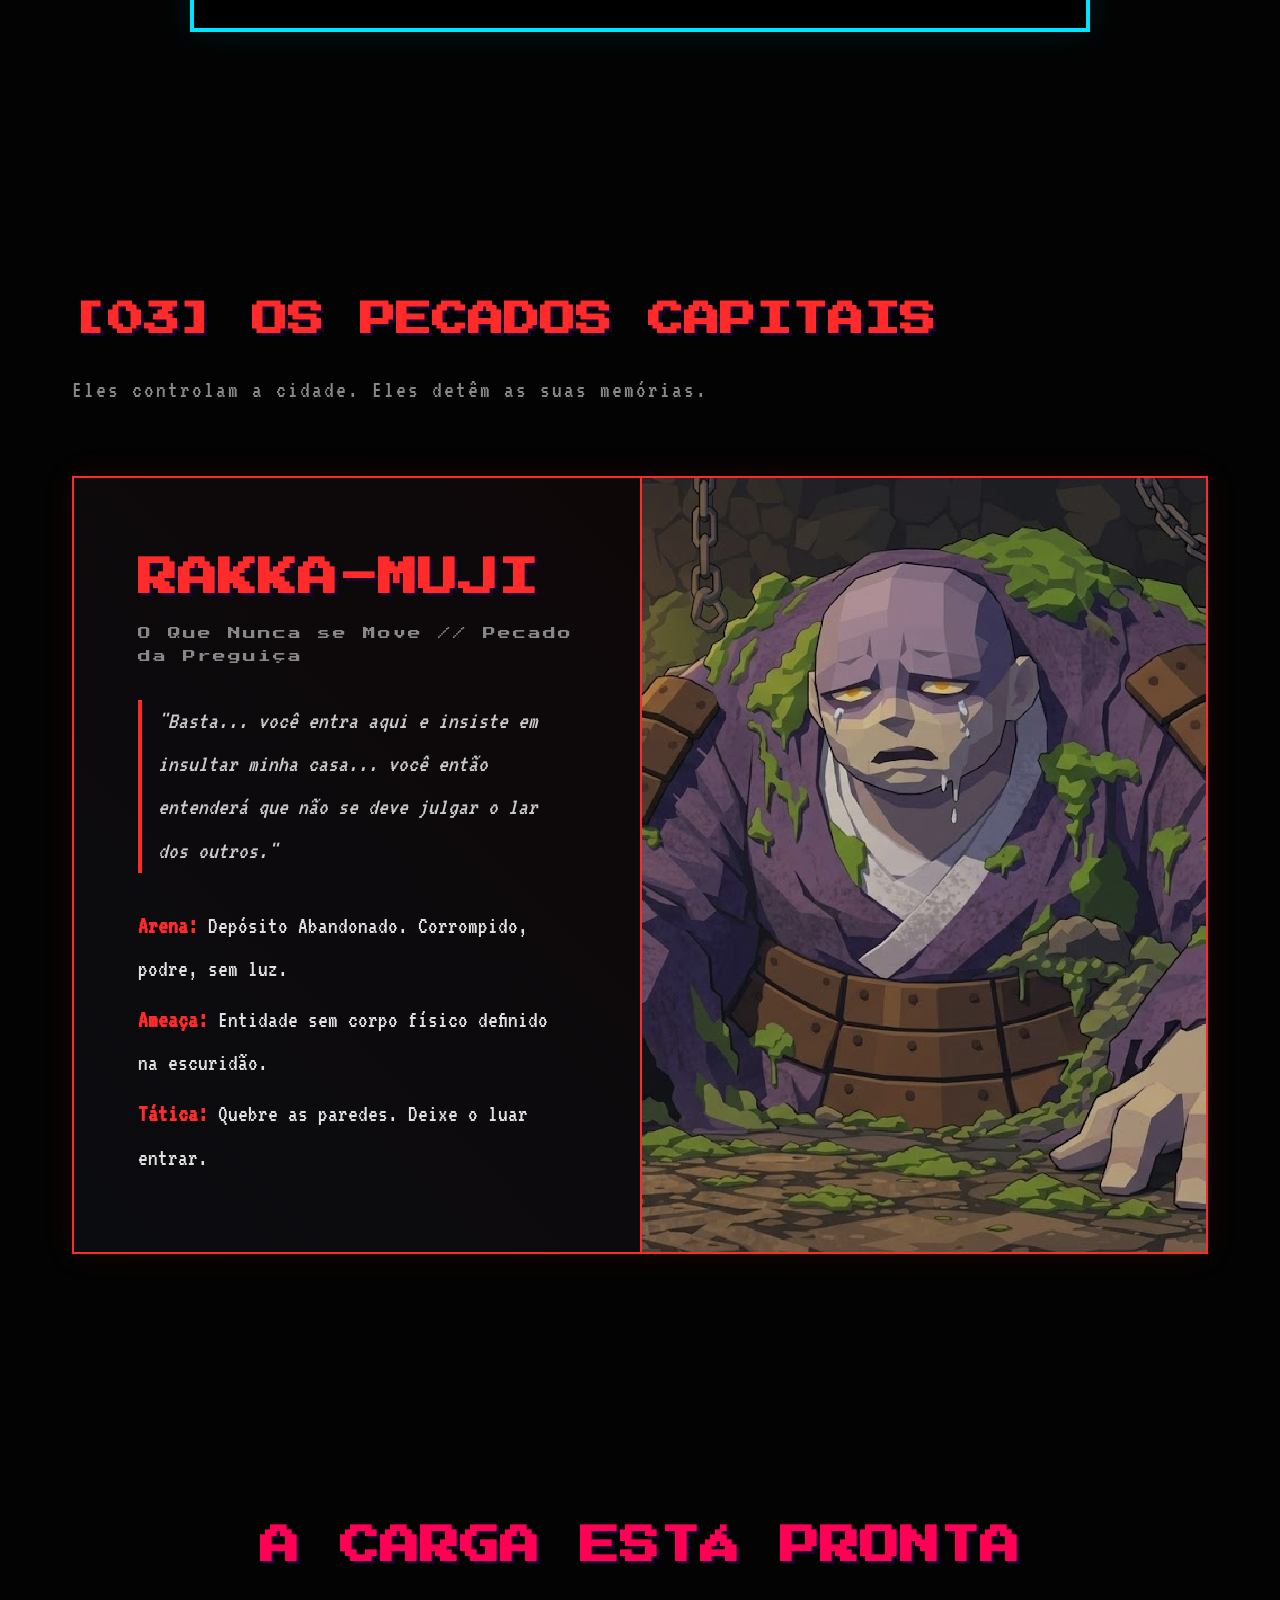
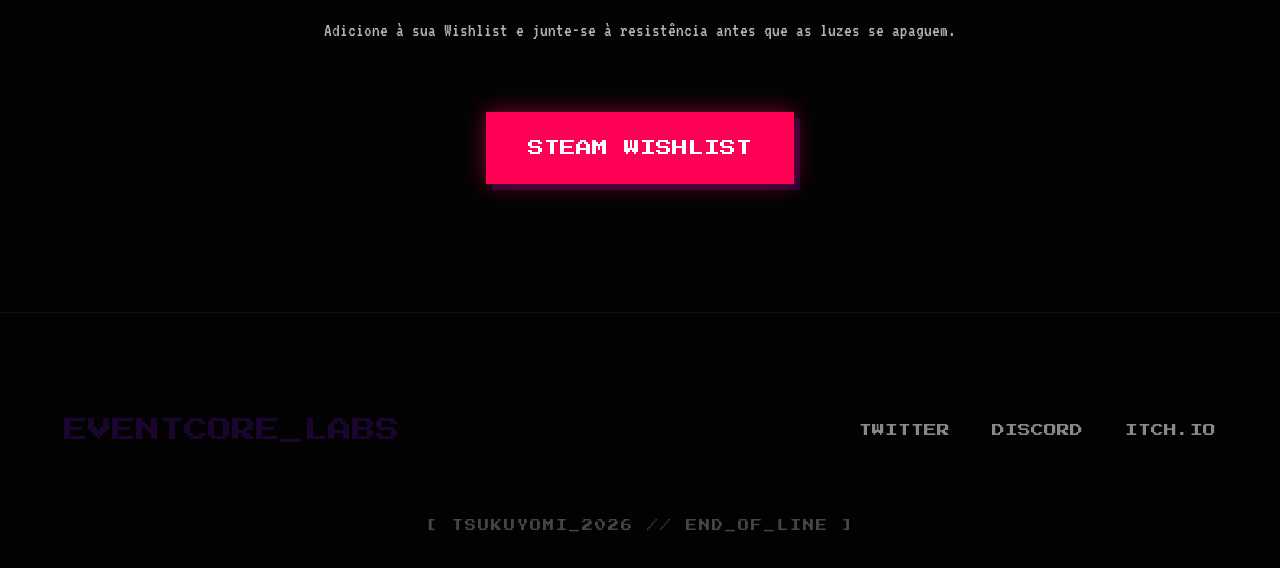
==== commit 80a8839e: "Add files via upload" ====
--- a/index.html
+++ b/index.html
@@ -15,6 +15,14 @@
         <div class="logo-small"
             style="font-family: var(--font-heading); font-size: 0.7rem; color: var(--neon-magenta);">EVENTCORE_LABS
         </div>
+        
+        <input type="checkbox" id="menu-toggle" class="menu-toggle">
+        <label for="menu-toggle" class="hamburger">
+            <span></span>
+            <span></span>
+            <span></span>
+        </label>
+
         <div class="nav-links">
             <a href="#hero">INÍCIO</a>
             <a href="#mundo">MUNDO</a>
--- a/style.css
+++ b/style.css
@@ -101,9 +101,29 @@
     justify-content: space-between;
     align-items: center;
     z-index: 10000;
-    background: rgba(3, 3, 3, 0.9);
-    backdrop-filter: blur(10px);
+    background: rgba(3, 3, 3, 0.85);
+    backdrop-filter: blur(15px);
     border-bottom: 2px solid var(--deep-purple);
+    transition: 0.3s ease;
+}
+
+.menu-toggle {
+    display: none;
+}
+
+.hamburger {
+    display: none;
+    cursor: pointer;
+    z-index: 10001;
+}
+
+.hamburger span {
+    display: block;
+    width: 25px;
+    height: 2px;
+    margin: 5px;
+    background: var(--neon-magenta);
+    transition: 0.3s;
 }
 
 .nav-links a {
@@ -576,23 +596,50 @@
 
     .main-nav {
         padding: 1rem 2rem;
+        background: rgba(3, 3, 3, 0.95);
+    }
+
+    .hamburger {
+        display: block;
+    }
+
+    .nav-links {
+        position: fixed;
+        top: 0;
+        right: -100%;
+        width: 100%;
+        height: 100vh;
+        background: rgba(3, 3, 3, 0.98);
+        backdrop-filter: blur(20px);
+        display: flex;
         flex-direction: column;
-        gap: 0.5rem;
-        position: fixed; /* Keep it fixed */
-        background: rgba(3, 3, 3, 0.95);
-    }
-
-    .nav-links {
-        display: flex;
-        flex-wrap: wrap;
         justify-content: center;
-        gap: 0.5rem;
+        align-items: center;
+        transition: 0.5s cubic-bezier(0.16, 1, 0.3, 1);
+        z-index: 9999;
+    }
+
+    .menu-toggle:checked ~ .nav-links {
+        right: 0;
+    }
+
+    .menu-toggle:checked ~ .hamburger span:nth-child(1) {
+        transform: rotate(45deg) translate(5px, 5px);
+    }
+
+    .menu-toggle:checked ~ .hamburger span:nth-child(2) {
+        opacity: 0;
+    }
+
+    .menu-toggle:checked ~ .hamburger span:nth-child(3) {
+        transform: rotate(-45deg) translate(5px, -5px);
+    }
+
+    .nav-links a {
+        margin: 1.5rem 0;
+        font-size: 1.2rem;
         width: 100%;
-    }
-
-    .nav-links a {
-        margin: 0.2rem 0.5rem;
-        font-size: 0.65rem;
+        text-align: center;
     }
 
     .hero-full {
@@ -602,7 +649,7 @@
     }
 
     .glitch-text {
-        font-size: clamp(2.5rem, 10vw, 4rem);
+        font-size: clamp(2rem, 12vw, 3.5rem);
         margin-top: 1rem;
     }
 
@@ -656,12 +703,14 @@
     }
 
     .glitch-text {
-        font-size: clamp(2rem, 12vw, 3rem);
+        font-size: clamp(1.8rem, 15vw, 3rem);
+        letter-spacing: -1px;
     }
 
     .subtitle {
-        font-size: 1rem;
+        font-size: 0.9rem;
         letter-spacing: 2px;
+        margin-bottom: 2rem;
     }
 
     .pixel-btn {
@@ -670,23 +719,18 @@
         margin-bottom: 1rem;
         text-align: center;
         padding: 1rem;
+        font-size: 0.8rem;
     }
 
     .main-nav {
-        padding: 0.5rem;
-    }
-
-    .nav-links {
-        gap: 0.2rem;
+        padding: 0.8rem 1.5rem;
     }
 
     .nav-links a {
-        width: calc(50% - 0.4rem);
-        margin: 0.1rem;
-        text-align: center;
-        padding: 0.4rem 0.2rem;
-        border: 1px solid var(--deep-purple);
-        font-size: 0.55rem;
+        font-size: 1.1rem;
+        margin: 1rem 0;
+        border: none;
+        width: 100%;
     }
 
     .container {
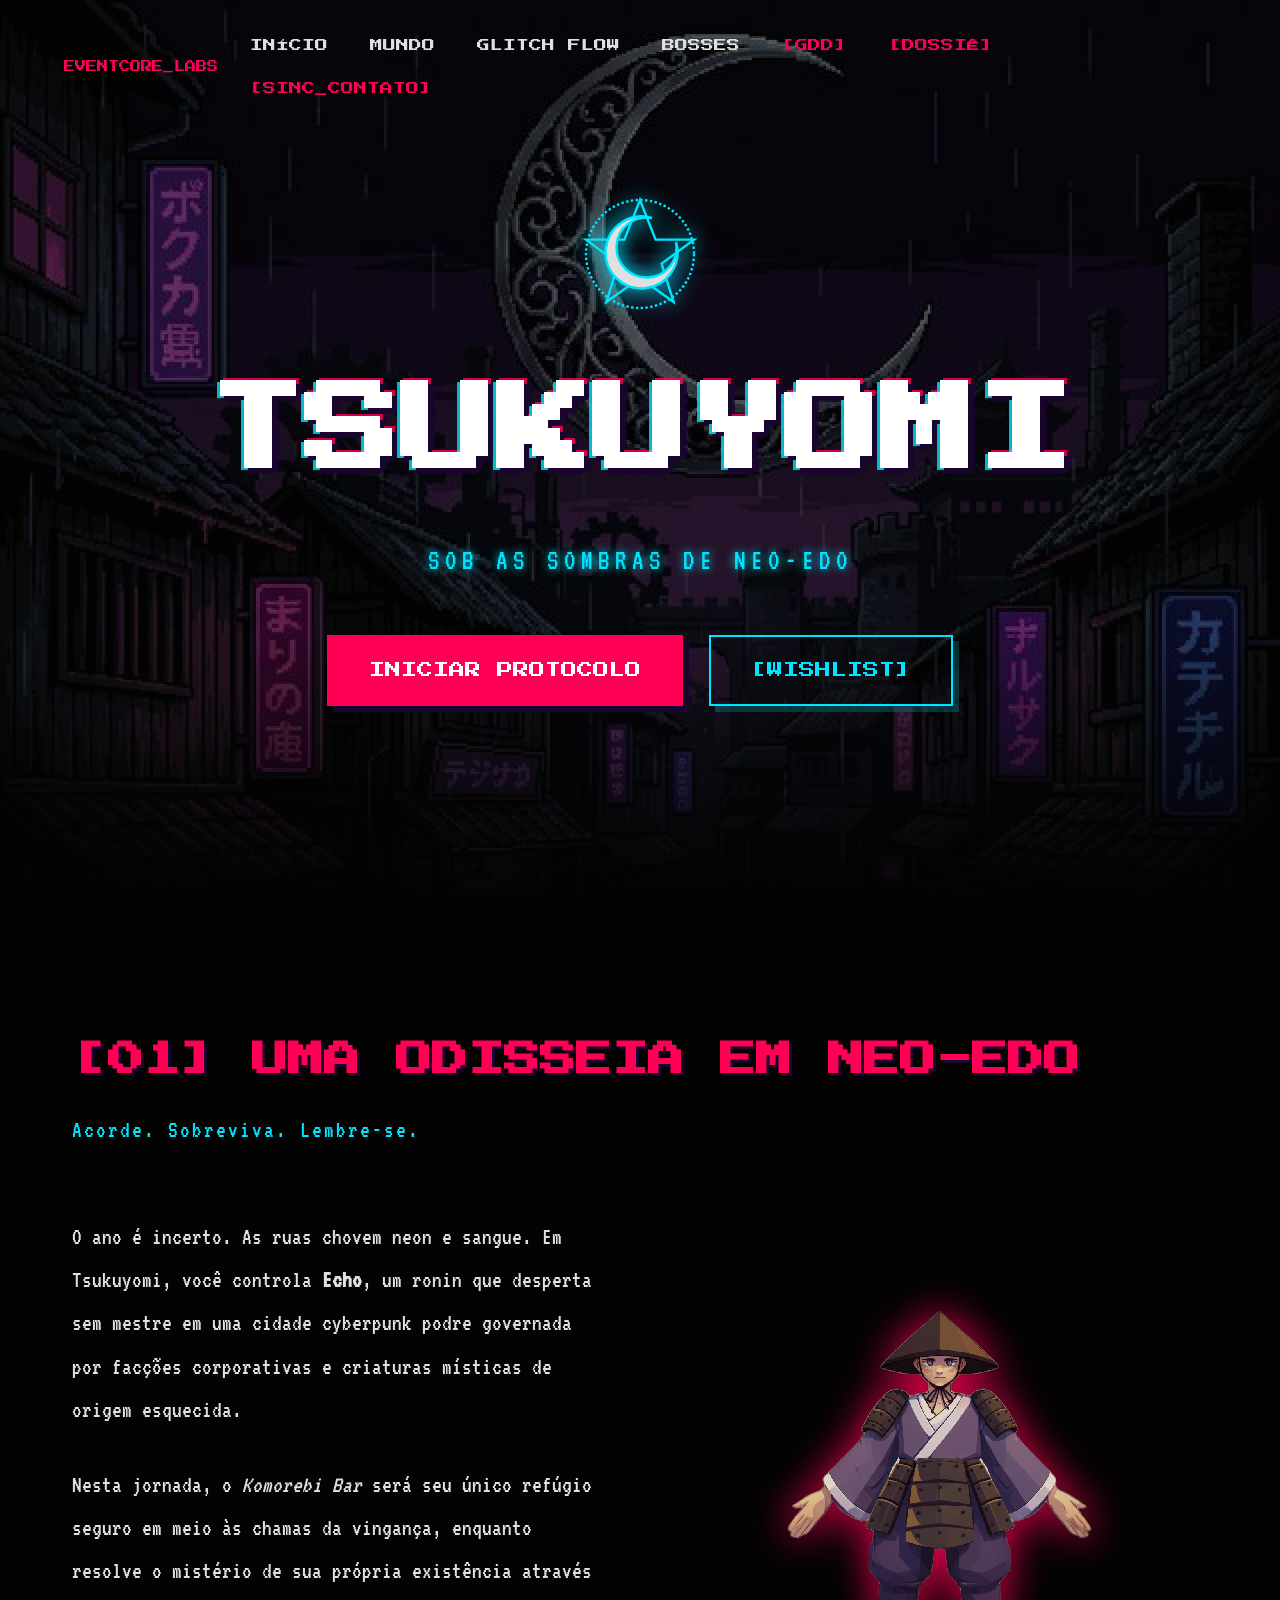
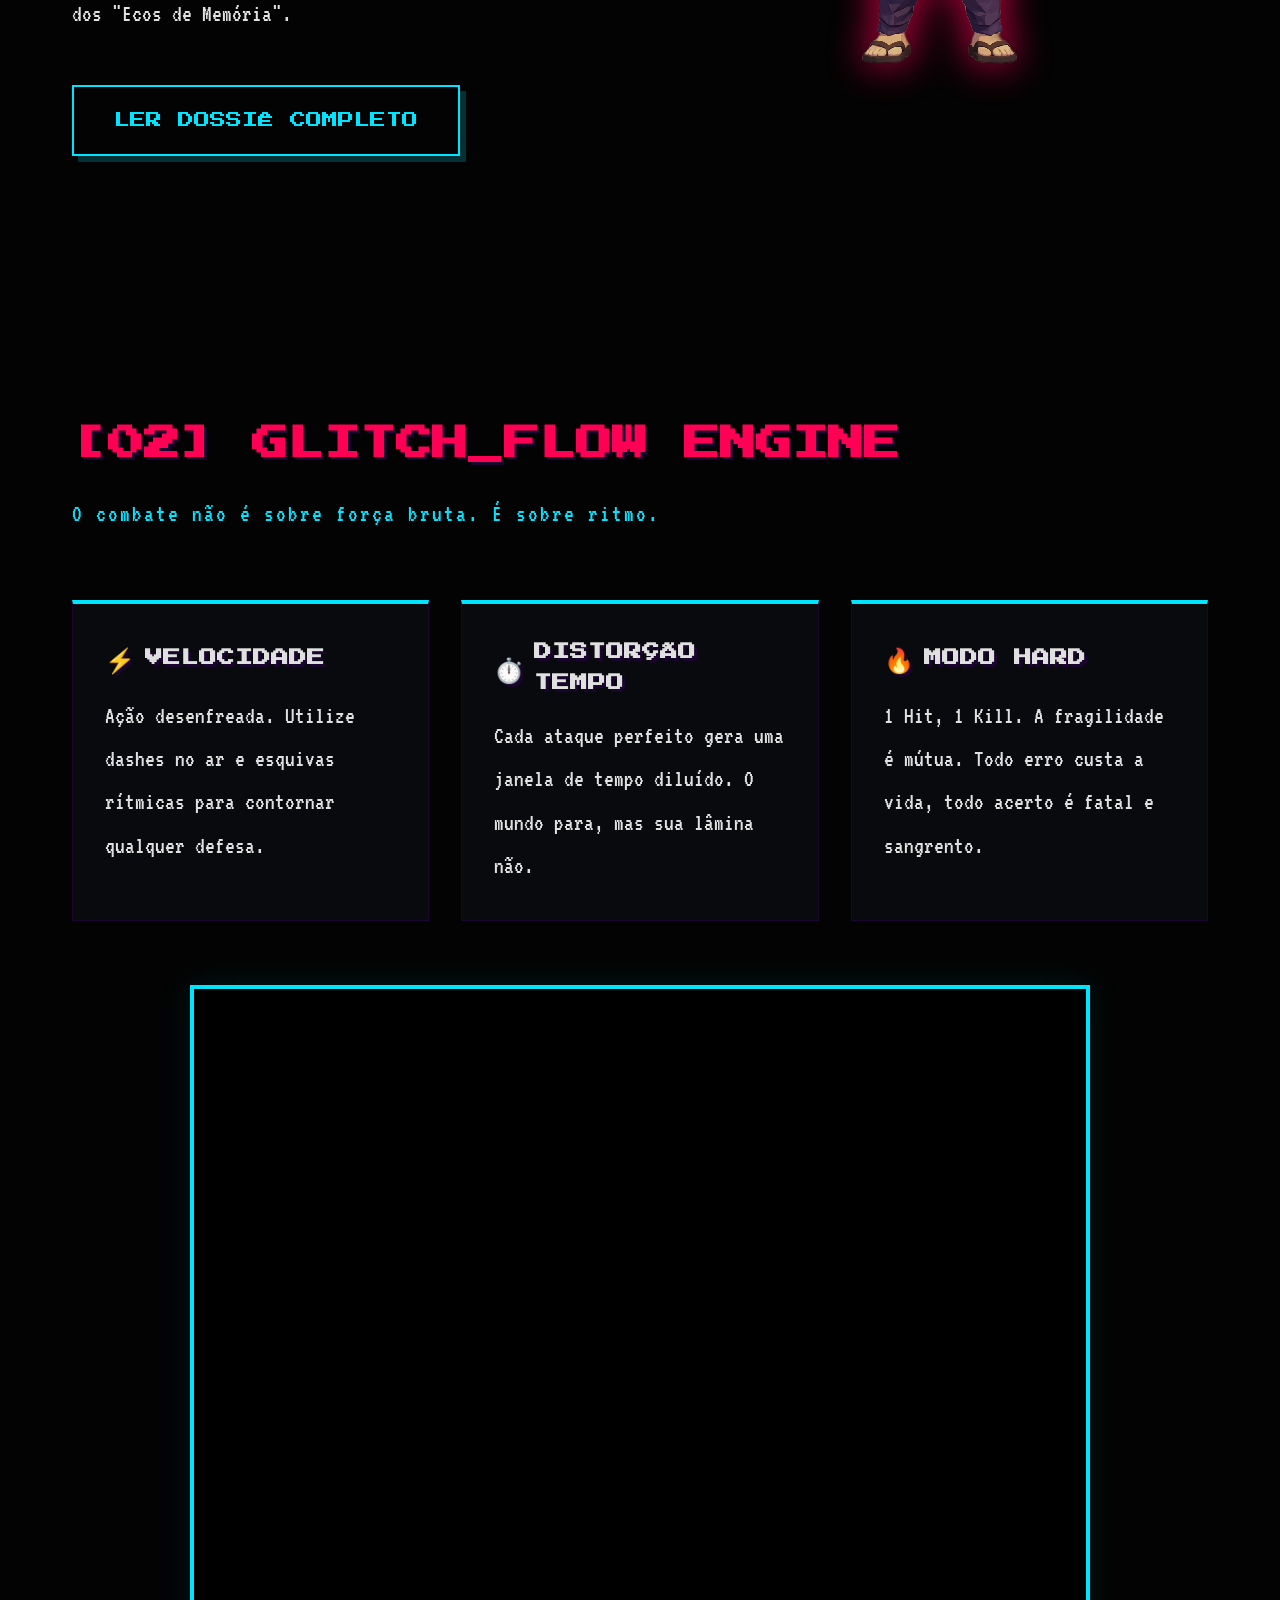
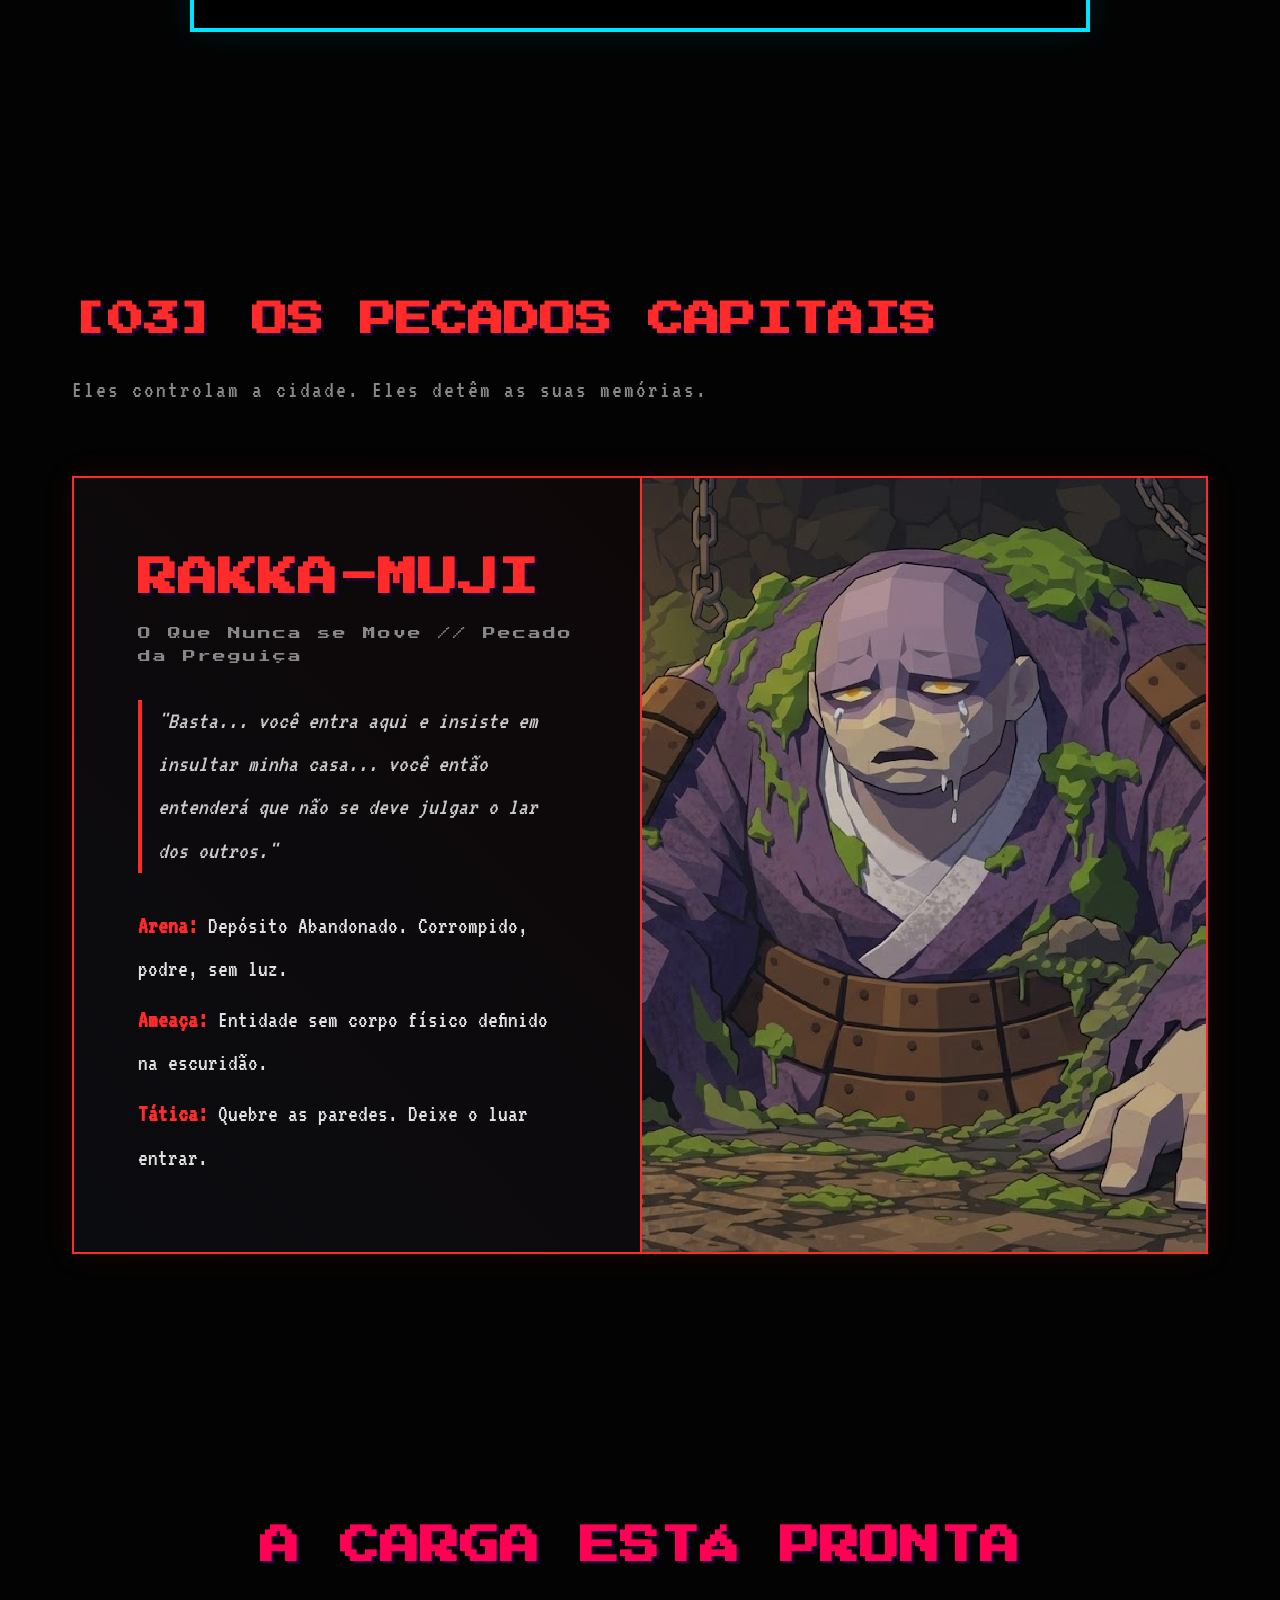
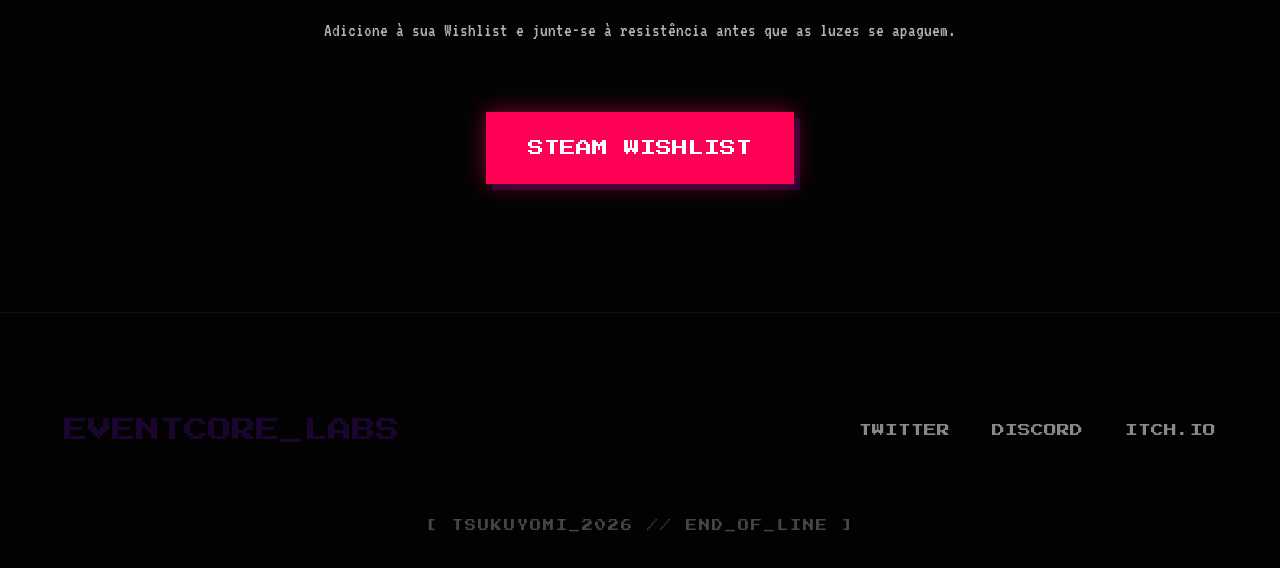
==== commit a1565afc: "Add files via upload" ====
--- a/index.html
+++ b/index.html
@@ -15,7 +15,7 @@
         <div class="logo-small"
             style="font-family: var(--font-heading); font-size: 0.7rem; color: var(--neon-magenta);">EVENTCORE_LABS
         </div>
-        
+
         <input type="checkbox" id="menu-toggle" class="menu-toggle">
         <label for="menu-toggle" class="hamburger">
             <span></span>
--- a/style.css
+++ b/style.css
@@ -101,10 +101,17 @@
     justify-content: space-between;
     align-items: center;
     z-index: 10000;
+    background: transparent; /* Initially transparent */
+    backdrop-filter: blur(0px);
+    border-bottom: 2px solid transparent;
+    transition: all 0.4s cubic-bezier(0.4, 0, 0.2, 1);
+}
+
+.main-nav.scrolled {
     background: rgba(3, 3, 3, 0.85);
     backdrop-filter: blur(15px);
     border-bottom: 2px solid var(--deep-purple);
-    transition: 0.3s ease;
+    padding: 1rem 4rem;
 }
 
 .menu-toggle {
@@ -595,15 +602,50 @@
     body { font-size: 1.2rem; }
 
     .main-nav {
-        padding: 1rem 2rem;
-        background: rgba(3, 3, 3, 0.95);
-    }
-
+        background: none !important;
+        border: none !important;
+        backdrop-filter: none !important;
+        pointer-events: none; /* Let clicks pass through to the hero */
+        padding: 0 !important;
+    }
+
+    .logo-small {
+        display: none !important;
+    }
+
+    /* Floating 3-dot Button - ALWAYS VISIBLE */
     .hamburger {
-        display: block;
+        display: flex !important;
+        pointer-events: auto; /* Re-enable clicks for the button */
+        flex-direction: column;
+        justify-content: center;
+        align-items: center;
+        gap: 4px;
+        position: fixed;
+        top: 20px;
+        right: 20px;
+        width: 45px;
+        height: 45px;
+        background: rgba(255, 0, 85, 0.15);
+        backdrop-filter: blur(10px);
+        border: 1px solid var(--neon-magenta);
+        border-radius: 50%;
+        z-index: 100000;
+        cursor: pointer;
+        box-shadow: 0 0 15px rgba(255, 0, 85, 0.3);
+    }
+
+    .hamburger span {
+        width: 4px;
+        height: 4px;
+        border-radius: 50%;
+        background: var(--neon-magenta);
+        margin: 0;
+        transition: 0.3s;
     }
 
     .nav-links {
+        pointer-events: auto; /* Re-enable clicks for the menu overlay */
         position: fixed;
         top: 0;
         right: -100%;
@@ -623,8 +665,12 @@
         right: 0;
     }
 
+    /* Animation for 3 dots to X */
     .menu-toggle:checked ~ .hamburger span:nth-child(1) {
-        transform: rotate(45deg) translate(5px, 5px);
+        transform: scale(3) rotate(45deg);
+        width: 12px;
+        height: 2px;
+        border-radius: 0;
     }
 
     .menu-toggle:checked ~ .hamburger span:nth-child(2) {
@@ -632,7 +678,10 @@
     }
 
     .menu-toggle:checked ~ .hamburger span:nth-child(3) {
-        transform: rotate(-45deg) translate(5px, -5px);
+        transform: scale(3) rotate(-45deg) translate(0px, -1px);
+        width: 12px;
+        height: 2px;
+        border-radius: 0;
     }
 
     .nav-links a {
@@ -645,12 +694,15 @@
     .hero-full {
         height: auto;
         min-height: 100vh;
-        padding: 8rem 1rem 4rem 1rem;
+        padding: 0 1rem;
+        display: flex;
+        flex-direction: column;
+        justify-content: center;
     }
 
     .glitch-text {
-        font-size: clamp(2rem, 12vw, 3.5rem);
-        margin-top: 1rem;
+        font-size: clamp(1.8rem, 10vw, 3rem);
+        margin-top: 0; /* Centered by flex container */
     }
 
     .lore-grid,
@@ -703,14 +755,20 @@
     }
 
     .glitch-text {
-        font-size: clamp(1.8rem, 15vw, 3rem);
-        letter-spacing: -1px;
+        font-size: clamp(1.4rem, 10vw, 2.5rem);
+        letter-spacing: -2px;
+        width: 100%;
+        text-align: center;
+        margin: 0;
     }
 
     .subtitle {
-        font-size: 0.9rem;
-        letter-spacing: 2px;
+        font-size: 0.8rem;
+        letter-spacing: 1px;
         margin-bottom: 2rem;
+        max-width: 90%;
+        margin-left: auto;
+        margin-right: auto;
     }
 
     .pixel-btn {
